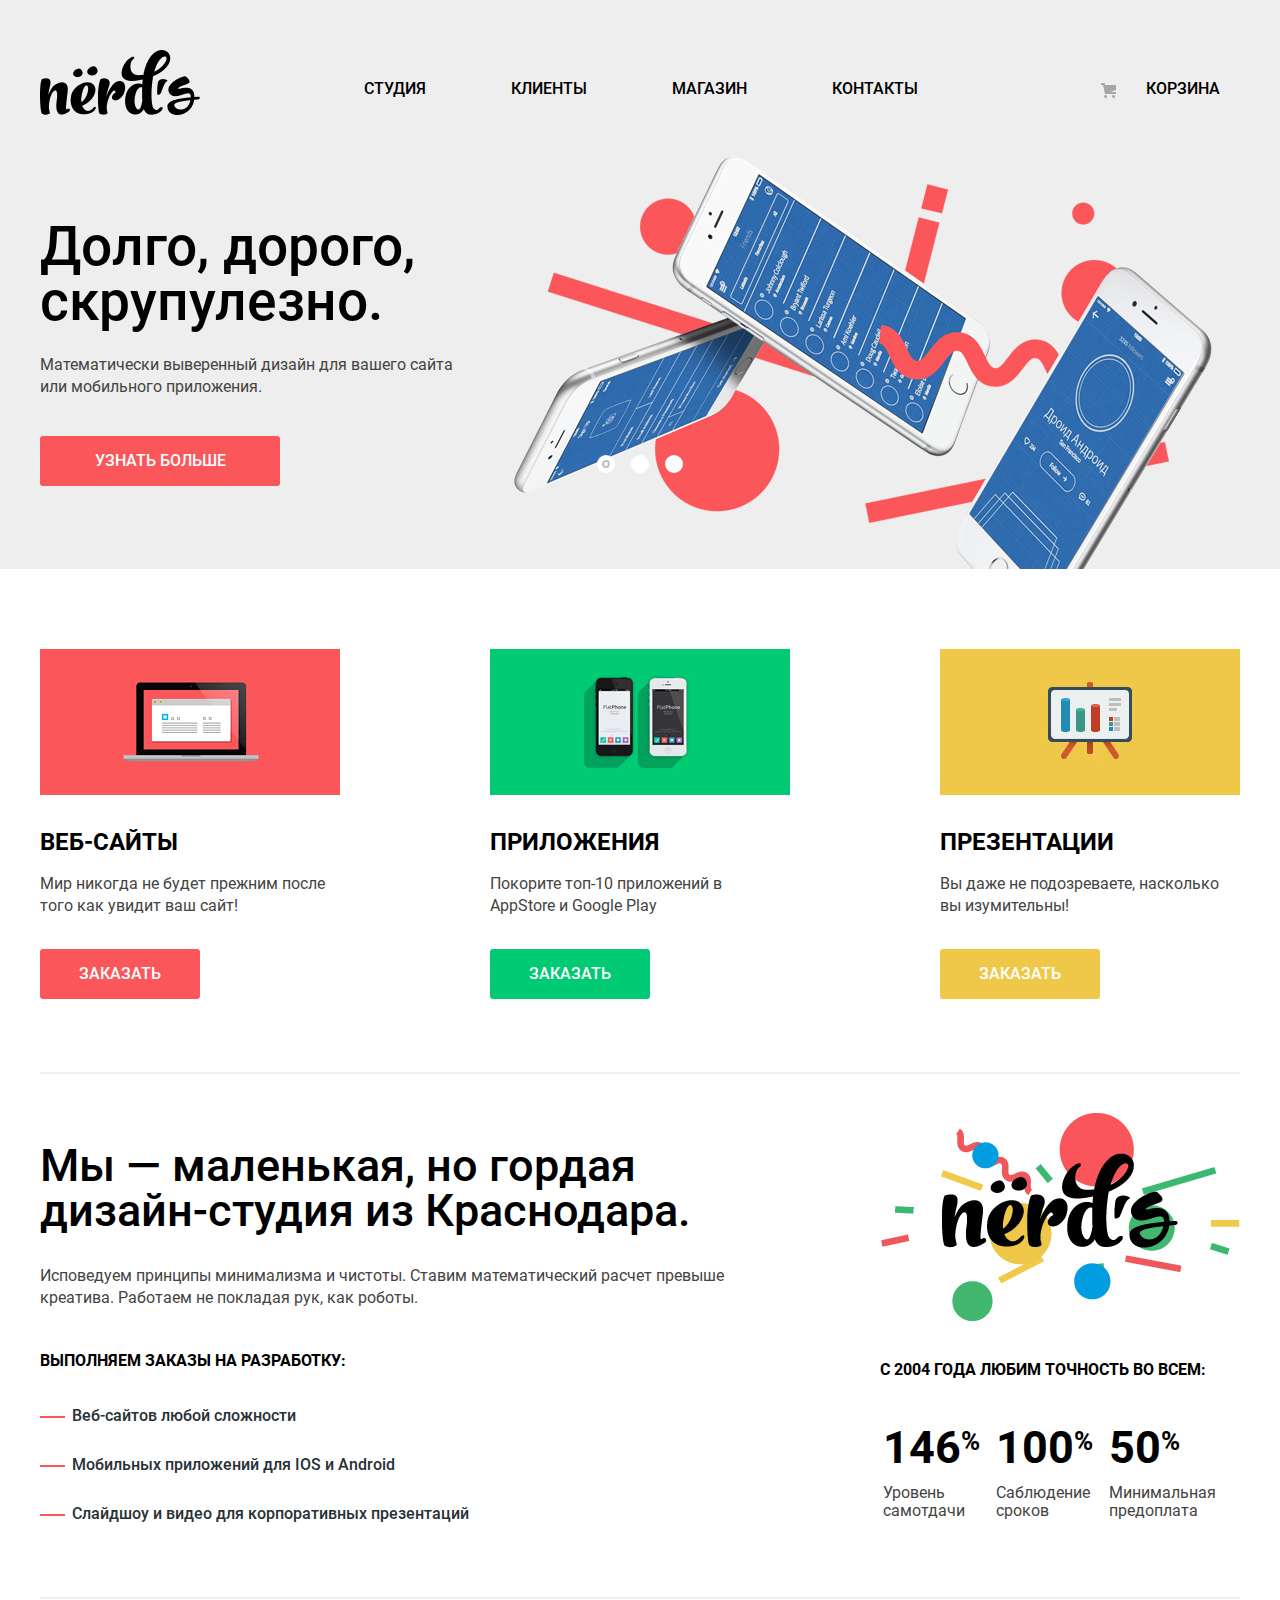
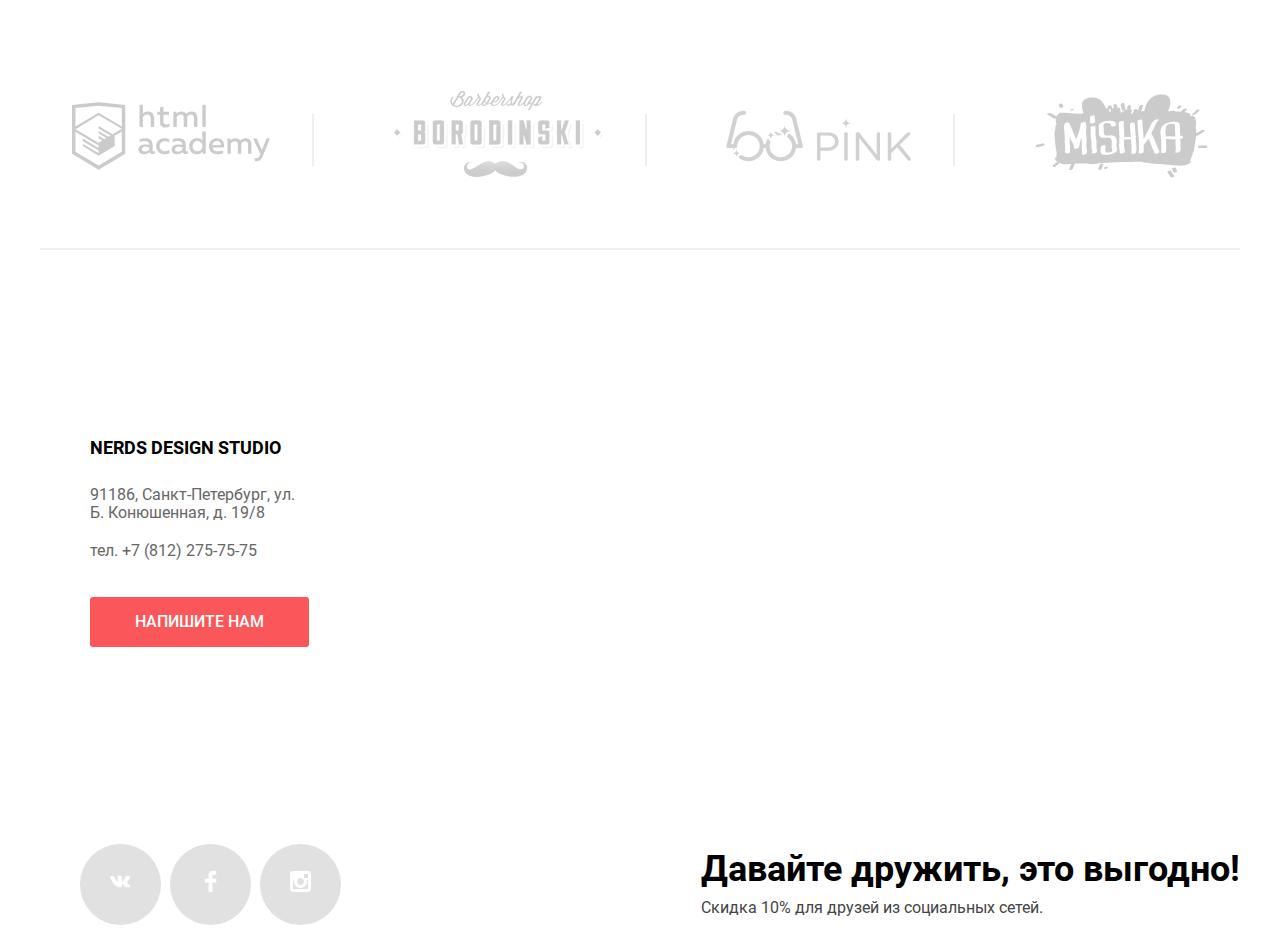
==== index.html @ 30eb6174 "Update index.html" ====
<!DOCTYPE html>
<html class="page" lang="ru">

<head>
    <meta charset="UTF-8">
    <meta name="viewport" content="width=device-width, initial-scale=1.0">
    <title>HTML Academy: Нёрдс</title>
    <link href="css/normalize.css" rel="stylesheet">
    <link href="css/style.css" rel="stylesheet">
</head>

<body class="page-body">
    <header class="main-header">
        <div class="wrapper">
            <nav class="main-header-nav">
                <a class="main-header-logo" href="./index.html">
                    <img src="img/index-nerds-logo.png" width="160" height="66" alt="Nerds">
                </a>

                <ul class="site-navigation">
                    <li class="site-navigation-item">
                        <a href="#">Студия</a>
                    </li>
                    <li class="site-navigation-item">
                        <a href="#">Клиенты</a>
                    </li>
                    <li class="site-navigation-item">
                        <a href="./catalog.html">Магазин</a>
                    </li>
                    <li class="site-navigation-item">
                        <a href="#">Контакты</a>
                    </li>
                </ul>

                <div class="basket">
                    <a class="basket-link" href="#">Корзина</a>
                </div>

            </nav>
        </div>
    </header>
    <main class="main-content">
        <h1 class="visually-hidden">Интернет магазин «Nerds»</h1>

        <div class="main-content-top">
            <div class="wrapper">
                <section class="hero">
                    <div class="slider-item slider-item-one slider-item-active">
                        <div class="slider-info ">
                            <span class="slider-heading">Долго, дорого,<br>
                                скрупулезно.</span>
                            <p class="text slider-slogan">Математически выверенный дизайн для вашего сайта или
                                мобильного приложения.</p>
                            <a class="button button-large" href="#">Узнать больше</a>
                        </div>
                        <div class="slider-logo">
                            <img class="slider-img" src="img/index-nerds-slide1.png" width="760" height="431"
                                alt="nerds-slide">
                        </div>

                    </div>

                    <div class="slider-item slider-item-two">
                        <div class="slider-info ">
                            <span class="slider-heading heading-two">Любим математику как никто другой</span>
                            <p class="text slider-slogan">Никакого креатива, только математические формулы для расчета
                                идеальных пропорций.</p>
                            <a class="button button-large" href="#">Узнать больше</a>

                        </div>
                        <div class="slider-logo">
                            <img class="slider-img" src="img/index-nerds-slide2.png" width="760" height="431"
                                alt="nerds-slide">
                        </div>
                    </div>

                    <div class="slider-item slider-item-three">
                        <div class="slider-info ">
                            <span class="slider-heading">Только ночь,<br>
                                только хардкор</span>
                            <p class="text slider-slogan">Работать днем, как все? Мы против этого. Ближе к полуночи
                                работа
                                только начинается.</p>
                            <a class="button button-large" href="#">Узнать больше</a>


                        </div>
                        <div class="slider-logo">
                            <img class="slider-img" src="img/index-nerds-slide3.png" width="760" height="431"
                                alt="nerds-slide">
                        </div>
                    </div>


                    <div class="slider-controls">
                        <button class="slider-controls-button slider-controls-active slider-controls-one"
                            type="button">Первый
                            слайд</button>
                        <button class="slider-controls-button slider-controls-two" type="button">Второй слайд</button>
                        <button class="slider-controls-button slider-controls-three" type="button">Третий слайд</button>
                    </div>
                </section>
            </div>
        </div>

        <div class="wrapper">
            <section class="services">
                <h2 class="visually-hidden">Услуги</h2>
                <div class="services-content">
                    <div class="services-item">
                        <img class="services-img" src="img/index-illustration-1.jpg" width="300" height="146"
                            alt="Веб-сайты">
                        <h3 class="services-heading">Веб-сайты</h3>
                        <p class="text services-slogan">Мир никогда не будет прежним после того как увидит ваш сайт!</p>
                        <button class="button button-red" type="button">Заказать</button>
                    </div>

                    <div class="services-item">
                        <img class="services-img" src="img/index-illustration-2.jpg" width="300" height="146"
                            alt="Приложения">
                        <h3 class="services-heading">Приложения</h3>
                        <p class="text services-slogan">Покорите топ-10 приложений в AppStore и Google Play</p>
                        <button class="button button-green" type="button">Заказать</button>
                    </div>

                    <div class="services-item">
                        <img class="services-img" src="img/index-illustration-3.jpg" width="300" height="146"
                            alt="Презентации">
                        <h3 class="services-heading">Презентации</h3>
                        <p class="text services-slogan">Вы даже не подозреваете, насколько вы изумительны!</p>
                        <button class="button button-yellow" type="button">Заказать</button>
                    </div>
                </div>
            </section>

            <section class="about">
                <div class="about-text">
                    <h2 class="about-main-heading">Мы — маленькая, но гордая дизайн-студия из Краснодара.</h2>
                    <p class="text about-slogan">Исповедуем принципы минимализма и чистоты. Ставим математический расчет
                        превыше
                        креатива. Работаем не покладая рук, как роботы.</p>
                    <h3 class="about-subtitle">Выполняем заказы на разработку:</h3>
                    <ul class="about-list">
                        <li class="about-list-item">Веб-сайтов любой сложности</li>
                        <li class="about-list-item">Мобильных приложений для IOS и Android</li>
                        <li class="about-list-item">Слайдшоу и видео для корпоративных презентаций</li>
                    </ul>
                </div>

                <div class="image">
                    <img class="about-img" src="img/index-nerds-illustration-logo.png" width="360" height="208"
                        alt="nerds-illustration">

                    <h3 class="about-subtitle">C 2004 года Любим точность во всем:</h3>
                    <table class="about-table">
                        <tr>
                            <td class="about-table-interest">146<sup>%</sup></td>
                            <td class="about-table-interest">100<sup>%</sup></td>
                            <td class="about-table-interest">50<sup>%</sup></td>
                        </tr>
                        <tr>
                            <td class="about-table-text">Уровень самотдачи</td>
                            <td class="about-table-text">Саблюдение сроков</td>
                            <td class="about-table-text">Минимальная предоплата</td>
                        </tr>
                    </table>
                </div>
            </section>

            <section class="companies">
                <h2 class="visually-hidden">Наши клиенты</h2>

                <div class="companies-content">
                    <ul class="companies-site">
                        <li class="companies-site-item">
                            <a href="https://htmlacademy.ru/intensive/htmlcss" class="companies-site-link">
                                <img class="companies-img" src="img/index-htmlacademy-logo.svg" width="198" height="68"
                                    alt="html-academy">
                            </a>
                        </li>
                        <li class="companies-site-item">
                            <a href="#" class="companies-site-link">
                                <img class="companies-img" src="img/index-borodinski-logo.svg" width="209" height="90"
                                    alt="borodinsky">
                            </a>
                        </li>
                        <li class="companies-site-item">
                            <a href="#" class="companies-site-link">
                                <img class="companies-img" src="img/index-pink-logo.svg" width="185" height="52"
                                    alt="pink">
                            </a>
                        </li>
                        <li class="companies-site-item">
                            <a href="#" class="companies-site-link">
                                <img class="companies-img" src="img/index-mishka-logo.svg" width="173" height="84"
                                    alt="mishka">
                            </a>
                        </li>
                    </ul>
                </div>
            </section>
        </div>
    </main>

    <footer class="footer">

        <div class="map">
            <div class="address-map">
                <iframe
                    src="https://www.google.com/maps/embed?pb=!1m16!1m12!1m3!1d1998.6037872533216!2d30.32085871600612!3d59.93871648187625!2m3!1f0!2f0!3f0!3m2!1i1024!2i768!4f13.1!2m1!1zMTkxMTg2LCDQodCw0L3QutGCLdCf0LXRgtC10YDQsdGD0YDQsywg4oCp0YPQuy4g0JEuINCa0L7QvdGO0YjQtdC90L3QsNGPLCDQtC4gMTkvOOKAqeKAqdGC0LXQuy4gKzcgKDgxMikgMjc1LTc1LTc1!5e0!3m2!1sru!2sru!4v1602224122558!5m2!1sru!2sru"
                    width="100%" height="416" frameborder="0" style="border:0;" allowfullscreen="" aria-hidden="false"
                    tabindex="0"></iframe>
            </div>

            <div class="wrapper map-wrapper">

                <div class="map-form">
                    <div class="map-form-wp">
                        <h3 class="map-form-heading">Nerds design studio</h3>
                        <span class="map-form-address">91186, Санкт-Петербург, ул. Б. Конюшенная, д. 19/8</span>
                        <a href="tel:78122757575" class="map-form-phone">тел. +7 (812) 275-75-75</a>
                        <button class="button map-form-button" type="button">Напишите нам</button>
                    </div>
                </div>
            </div>
        </div>

        <div class="wrapper">
            <div class="footer-bottom">
                <ul class="social">
                    <li class="social-item">
                        <a class="social-item-link" href="#">
                            <img src="img/footer-vk-icon.svg" width="21" height="21" alt="vk">
                        </a>
                    </li>
                    <li class="social-item">
                        <a class="social-item-link" href="#">
                            <img src="img/footer-fb-icon.svg" width="21" height="21" alt="facebook">
                        </a>
                    </li>
                    <li class="social-item">
                        <a class="social-item-link" href="#">
                            <img src="img/footer-inst-icon.svg" width="21" height="21" alt="instagram">
                        </a>
                    </li>
                </ul>

                <div class="footer-text">
                    <p class="main-footer-heading">Давайте дружить, это выгодно!</p>
                    <p class="text main-footer-offer">Скидка 10% для друзей из социальных сетей.</p>
                </div>
            </div>
        </div>

    </footer>


    <section class="modal">

        <form class="modal-form" action="https://echo.htmlacademy.ru/">
            <div class="modal-title">
                <h2 class="modal-heading">Напишите нам</h2>
                <button class="modal-close" type="button"></button>
            </div>
            <div class="modal-user">
                <label class="modal-comment">Ваше имя:
                    <input class="text-input" type="text" name="login" required placeholder="Имя Фамилия">
                </label>

                <label class="modal-comment">Ваш e-mail:
                    <input class="text-input" type="text" name="email" required placeholder="email@example.com">
                </label>
            </div>

            <label class="modal-comment"> Текст письма:
                <textarea class="text-comment" required placeholder="В свободной форме"></textarea>
            </label>

            <button class="button modal-button" type="submit">Отправить</button>
        </form>

        <script src="js/script.js"></script>
    </section>
</body>
 
</html>
---- css/style.css ----
:root {
    --color-grey-10: #EEEEEE;
    --сolor-grey-15: #DFDFDF;
    --color-grey-20: #E1E1E1;
    --color-grey-25: #D5D5D5;
    --color-grey-27: #D7DCDF;
    --color-grey-30: #A6A6A6;
    --color-grey-31: #ABABAB;
    --color-grey-33: #959595;
    --сolor-black-10: #000000;
    --color-black-11: #231F20;
    --color-black-15: #444444;
    --color-black-16: #4D4D4D;
    --color-black-17: #666666;
    --color-black-20: #283136;
    --color-white: #FFFFFF;
    --color-red-10: #FB565A;
    --color-red-15: #E74246;
    --color-red-20: #D7373B;
    --color-green: #00CA74;
    --color-green-5: #00BC6C;
    --color-green-10: #00AA62;
    --color-yellow: #EFC849;
    --color-yellow-5: #EAB534;
    --color-yellow-10: #E5A722;
}

@font-face {
    font-family: 'Roboto';
    src: url('../fonts/roboto.woff2') format('woff2'), url('../fonts/roboto.woff') format('woff');
    font-weight: 400;
}

@font-face {
    font-family: 'Roboto';
    src: url('../fonts/robotomedium.woff2') format('woff2'), url('../fonts/robotomedium.woff') format('woff');
    font-weight: 500;
}

@font-face {
    font-family: 'Roboto';
    src: url('../fonts/robotobold.woff2') format('woff2'), url('../fonts/robotobold.woff') format('woff');
    font-weight: 700;
}

body {
    min-width: 1200px;
    margin: 0;
    padding: 0;
    font-family: 'Roboto', Arial, sans-serif;
    font-weight: 500;
    font-size: 16px;
    line-height: 24px;
    color: var(--color-black-20);
    background-color: var(--color-white);
}

.page {
    height: 100%;
}

.page-body {
    min-height: 100%;
    display: grid;
    grid-template-rows: min-content 1fr min-content;
    align-content: start;
}

.wrapper {
    width: 1200px;
    margin: 0 auto;
}

a {
    text-decoration: none;
}

.img {
    max-width: 100%;
    height: auto;
}

/* slider-content */

.slider-controls {
    position: absolute;
    bottom: 96px;
    left: 50%;
    transform: translateX(-50%);
}

.slider-controls-button {
    width: 18px;
    height: 18px;
    border-radius: 50%;
    background-color: var(--color-white);
    font-size: 0;
    border: 0;
    margin: 0 6px;
    cursor: pointer;
}

.slider-controls-active {
    position: relative;
}

.slider-controls-active::before {
    content: "";
    position: absolute;
    width: 8px;
    height: 8px;
    border: 2px solid #C1C1C1;
    box-sizing: border-box;
    border-radius: 50%;
    top: 5px;
    left: 5px;
}

/* Main navigation */

.main-content-top {
    width: 100%;
    background-color: var(--color-grey-10);
}

.main-header {
    background-color: var(--color-grey-10);
    padding-top: 49px;
}

.main-header-nav {
    text-transform: uppercase;
    display: flex;
    justify-content: space-between;
}

.site-navigation {
    font-size: 16px;
    line-height: 30px;
    margin: 0;
    padding: 0;
    list-style: none;
    color: var(--сolor-black-10);
    display: flex;
    flex-wrap: wrap;
    align-items: center;
}

.basket {
    display: flex;
    align-items: center;
}

.basket-link {
    position: relative;
    ;
}

.basket-link::before {
    content: "";
    width: 15px;
    height: 15px;
    background-image: url(../img/index-basket-icon.svg);
    background-repeat: no-repeat;
    background-position: 0 0;
    left: -25px;
    top: 34px;
    position: absolute;
    background-size: contain;
}

.site-navigation a, .basket-link {
    font-weight: 500;
    line-height: 30px;
    color: var(--сolor-black-10);
    display: block;
    padding: 25px 20px;
}

.site-navigation a:hover {
    color: var(--color-red-10);
}

.site-navigation a:active {
    color: var(--сolor-black-10);
}

.site-navigation-item {
    margin-right: 45px;
}

.basket-link:hover {
    color: var(--color-red-10);
}

.basket:active {
    opacity: 0.3;
}

.main-header-logo:active {
    opacity: 0.2;
}

/*button*/

.button {
    display: inline-flex;
    align-items: center;
    justify-content: center;
    color: var(--color-white);
    background-color: var(--color-red-10);
    font-weight: 500;
    height: 50px;
    min-width: 160px;
    text-transform: uppercase;
    border-radius: 3px;
    border: 0;
}

.button.button-large {
    min-width: 240px;
}

.button.button-green {
    background-color: var(--color-green);
}

.button.button-yellow {
    background-color: var(--color-yellow);
}

.button.map-form-button {
    min-width: 219px;
    cursor: pointer;
}

.button:active {
    background-color: var(--color-red-20);
    color: rgba(255, 255, 255, 0.3)
}

.button:hover {
    background-color: var(--color-red-15);
}

.button.button-green:hover {
    background-color: var(--color-green-5);
    border-radius: 3px;
}

.button.button-green:active {
    background-color: var(--color-green-10);
    box-shadow: inset 0px 3px 0px rgba(0, 1, 1, 0.1);
    border-radius: 3px;
}

.button.button-yellow:hover {
    background-color: var(--color-yellow-5);
    border-radius: 3px;
}

.button.button-yellow:active {
    background-color: var(--color-yellow-10);
    box-shadow: inset 0px 3px 0px rgba(0, 1, 1, 0.1);
    border-radius: 3px;
}

/*heading*/

.slider-heading {
    font-size: 55px;
    font-weight: 500;
    line-height: 55px;
    font-style: normal;
    color: var(--сolor-black-10);
    display: block;
    padding: 0;
    margin: 0;
    padding-bottom: 25px;
    display: block;
}

.services-heading {
    font-size: 24px;
    font-weight: 700;
    line-height: 30px;
    font-style: normal;
    text-transform: uppercase;
    color: var(--сolor-black-10);
    margin: 0;
    padding: 0;
    padding-top: 25px;
    padding-bottom: 16px;
}

.about-main-heading {
    font-size: 45px;
    font-weight: 500;
    line-height: 45px;
    font-style: normal;
    color: var(--сolor-black-10);
    display: block;
    padding: 0;
    margin: 0;
}

.about-subtitle {
    font-size: 16px;
    font-weight: 700;
    line-height: 24px;
    font-style: normal;
    text-transform: uppercase;
    color: var(--сolor-black-10);
    display: block;
    padding: 0;
    margin: 0;
    margin-bottom: 31px;
}

.map-form-heading {
    font-size: 18px;
    font-weight: 700;
    line-height: 30px;
    font-style: normal;
    text-transform: uppercase;
    color: var(--сolor-black-10);
    margin: 0;
    padding: 0;
    padding-bottom: 23px;
}

.main-footer-heading {
    font-size: 36px;
    font-weight: 700;
    line-height: 36px;
    font-style: normal;
    color: var(--сolor-black-10);
    display: block;
    padding: 0;
    margin: 0;
    padding-bottom: 10px;
}

.visually-hidden {
    position: absolute;
    clip: rect(0 0 0 0);
    width: 1px;
    height: 1px;
    margin: -1px;
}

.heading-two {
    display: block;
    width: 515px;
}

/*text*/

.text {
    font-size: 16px;
    font-weight: 400;
    line-height: 22px;
    font-style: normal;
    color: var(--color-black-15);
    padding: 0;
    margin: 0;
}

.slider-slogan {
    margin-bottom: 38px;
}

.about-slogan {
    padding: 0;
    margin: 0;
    padding-bottom: 40px;
    padding-top: 32px;
}

/*table*/

.about-table-interest {
    font-size: 45px;
    font-weight: 700;
    line-height: 64px;
    font-style: normal;
    color: var(--сolor-black-10);
}

.about-table-text {
    font-size: 16px;
    font-weight: 400;
    line-height: 18px;
    font-style: normal;
    color: var(--color-black-15);
}

.about-table-interest {
    font-size: 45px;
    font-weight: 700;
    line-height: 64px;
    font-style: normal;
    color: var(--сolor-black-10);
}

sup {
    font-size: 26px;
    font-weight: 700;
    line-height: 40px;
    font-style: normal;
}

.about-img {
    display: block;
    padding: 0;
    margin: 0;
    margin-bottom: 37px;
}

.about-table {
    padding: 0;
    margin: 0;
    margin-bottom: 74px;
}

/*services*/

.services {
    margin-bottom: 39px;
}

.services-content {
    display: flex;
    justify-content: space-between;
    align-items: center;
    margin-top: 80px;
    padding-bottom: 73px;
    border-bottom: solid 2px var(--color-grey-10);
}

.services-item {
    width: 300px;
}

.services-slogan {
    padding-bottom: 32px;
}

/*companies*/

.companies {
    margin-bottom: 80px;
    border-bottom: solid 2px var(--color-grey-10);
}

.companies-site {
    display: flex;
    justify-content: space-between;
    align-items: center;
    list-style: none;
    padding-top: 46px;
    padding-bottom: 44px;
    padding-right: 32px;
    padding-left: 32px;
    position: relative;
}

.companies-site-item {
    position: relative;
}

.companies-site-item::after {
    content: "";
    position: absolute;
    width: 2px;
    height: 52px;
    background-color: var(--color-grey-10);
    right: -44px;
    top: 50%;
    margin-top: -26px;
}

.companies-site-item:last-child::after {
    display: none;
}

.companies-site-link {
    opacity: 0.2;
}

.companies-site-link:hover {
    opacity: 1;
}

.companies-site-link:active {
    opacity: 0.1;
}

/*footer*/

.social {
    display: flex;
    flex-wrap: wrap;
    list-style: none;
    cursor: pointer;
}

.social-item {
    display: flex;
    flex-direction: row;
    justify-content: center;
    align-items: center;
    width: 81px;
    height: 81px;
    background-color: var(--color-grey-20);
    border-radius: 50%;
    margin-right: 9px;
}

.social-item-link {
   padding: 30px;
}

.social-item:hover {
    color: var(--color-white);
    background-color: var(--color-red-15);
}

.social-item:active {
    color: var(--color-white);
    background-color: var(--color-red-20);
}

.footer-bottom {
    display: flex;
    flex-direction: row;
    justify-content: space-between;
    align-items: center;
    margin-top: 75px;
}

.map {
    position: relative;
}

.map-form {
    display: flex;
    flex-wrap: wrap;
    align-items: flex-start;
    justify-content: space-between;
    align-items: center;
    width: 319px;
    height: 308px;
    background-color: var(--color-white);
    margin-top: 54px;
}

.map-form-wp {
    padding: 49px 76px 47px 50px;
}

.map-wrapper {
    position: absolute;
    left: 0;
    right: 0;
    top: 0;
    bottom: 0;
}

.about {
    display: flex;
    flex-direction: row;
    justify-content: space-between;
    align-items: center;
    margin: 0;
    padding: 0;
    list-style: none;
    margin-bottom: 46px;
    border-bottom: solid 2px var(--color-grey-10);
}

.about-text {
    margin-right: 149px;
}

.slider-item {
    display: none;
    flex-direction: row;
    justify-content: space-between;
    align-items: center;
    margin: 0;
    padding: 0;
    list-style: none;
}

.map-form-address {
    font-style: normal;
    font-weight: normal;
    font-size: 16px;
    line-height: 18px;
    color: var(--color-black-17);
    margin: 0;
    display: block;
    padding-bottom: 20px;
}

.map-form-phone {
    font-style: normal;
    font-weight: normal;
    font-size: 16px;
    line-height: 18px;
    color: var(--color-black-17);
    margin: 0;
    padding: 0;
    padding-bottom: 37px;
    display: block;
}

.about-list {
    padding: 0;
}

.about-list-item {
    list-style: none;
    position: relative;
    padding-left: 32px;
    padding-bottom: 25px;
}

.about-list-item::before {
    content: "";
    background-color: var(--color-red-10);
    width: 25px;
    height: 2px;
    position: absolute;
    left: 0;
    top: 12px;
}

/* CATALOG.HTML */

.catalog-grid {
    display: flex;
    justify-content: space-between;
    flex-wrap: wrap
}

/* button */

.filter-button {
    font-size: 16px;
    line-height: 18px;
    font-weight: 500;
    font-style: normal;
    color: var(--сolor-black-10);
    background-color: var(--color-grey-10);
    border-radius: 3px;
    width: 260px;
    height: 50px;
    cursor: pointer
}

.filter-button:hover {
    background-color: var(--сolor-grey-15);
}

.filter-button:active {
    color: var(--color-grey-33);
    background-color: var(--color-grey-25);
    box-shadow: inset 0px 3px 0px rgba(0, 1, 1, 0.1);
    border-radius: 3px;
}

.button-price:hover {
    background-color: var(--color-red-15);
    border-radius: 3px;
}

.button-price:active {
    background-color: var(--color-red-20);
    box-shadow: inset 0px 3px 0px rgba(0, 1, 1, 0.1);
    border-radius: 3px;
}

/**/

.catalog-sort {
    display: flex;
    justify-content: space-between;
}

.catalog-sort-heading {
    font-size: 18px;
    line-height: 30px;
    font-weight: 700;
    font-style: normal;
    text-transform: uppercase;
    margin: 0;
    padding: 0;
    margin-bottom: 48px;
}

.catalog-filter-sort {
    font-size: 14px;
    line-height: 18px;
    font-weight: 400;
    font-style: normal;
    display: flex;
    list-style: none;
    margin: 25px;
    text-transform: uppercase;
    color: var(--сolor-black-10);
    margin: 0;
    padding: 0;
    margin-left: 270px;
}

.catalog-filter-sort-item {
    margin-right: 25px;
}

.catalog-filter-sort a {
    color: var(--сolor-black-10);
    opacity: 0.3;
}

.catalog-filter-sort-item a:hover {
    opacity: 0.6;
}

.catalog-filter-sort-item a:active {
    color: var(--сolor-black-10);
}

/**/

.catalog-item-header {
    display: flex;
    align-items: center;
    width: 360px;
    height: 40px;
    background-color: var(--color-black-16);
    border-radius: 5px 5px 0 0;
    opacity: 0.12;
}

.catalog-item:hover .catalog-item-header {
    opacity: 1;
}

.catalog-item-dot {
    width: 14px;
    height: 14px;
    border-radius: 50%;
    background: var(--color-grey-10);
    position: relative;
    margin-left: 39px;
}

.catalog-item-dot::before {
    content: "";
    width: 14px;
    height: 14px;
    border-radius: 50%;
    background-color: var(--color-grey-10);
    position: absolute;
    left: -23px;
}

.catalog-item-dot::after {
    content: "";
    width: 14px;
    height: 14px;
    border-radius: 50%;
    background-color: var(--color-grey-10);
    position: absolute;
    right: -23px;
}

/*pagination*/

.pagination {
    display: inline-flex;
    align-items: center;
    justify-content: center;
    list-style: none;
    margin: 0;
    padding: 0;
    margin-bottom: 60px;
    margin-top: 55px;
}

.pagination-item {
    font-size: 16px;
    line-height: 18px;
    font-weight: 500;
    font-style: normal;
    width: 50px;
    height: 50px;
    background-color: var(--color-grey-10);
    border-radius: 3px;
    margin: 11px;
    color: var(--сolor-black-10);
    display: inline-flex;
    align-items: center;
    justify-content: center;
    margin: 0;
    padding: 0;
    margin-right: 11px;
}

.pagination-item:hover {
    background-color: var(--сolor-grey-15);
}

.pagination-item:active {
    color: var(--color-grey-33);
    background-color: var(--color-grey-25);
    box-shadow: inset 0px 3px 0px rgba(0, 1, 1, 0.1);
    border-radius: 3px;
}


.pagination-link {
    width: 100%;
    height: 100%;
    display: flex;
    align-items: center;
    justify-content: center;
    color: var(--сolor-black-10);
}

.pagination-link:active {
    color: var(--color-grey-33);
}

.pagination-active {
    
    background-color: var(--color-white);
    border: solid 3px var(--color-grey-10);
    box-sizing: border-box;
    margin: 0;
    margin-right: 11px;
}

.pagination-next {
    min-width: 260px;
    text-transform: uppercase;
}

/**/

.hero {
    background-color: var(--color-grey-10);
    display: flex;
    align-items: center;
    justify-content: center;
    position: relative;
    border-radius: 5px;
    padding-top: 9px;
    margin-bottom: 80px;
}

.slider-info {
    padding-top: 78px;
    padding-bottom: 80px;
}

.slider-item-active {
    display: flex;
}

.slider {
    width: 260px;
    height: 80px;
    background-color: var(--color-grey-10);
    border-radius: 3px;
    display: flex;
    align-items: center;
    justify-content: center;
    margin-top: 35px;
    margin-bottom: 14px;
}

.slider-img {
    display: block;
}

.slider-strip {
    width: 203px;
    height: 2px;
    background-color: var(--color-grey-27);
    position: relative;
}

.slider-active-strip {
    position: absolute;
    left: 0;
    right: 67px;
    height: 2px;
    width: 138px;
    background-color: var(--color-green);
}

.slider-toggle {
    width: 20px;
    height: 20px;
    border-radius: 50%;
    background-color: var(--color-white);
    box-shadow: 0px 2px 1px rgba(0, 0, 0, 0.15);
    margin-top: -9px;
}

.toggle-one {
    position: absolute;
    left: -15px;
}

.toggle-two {
    position: absolute;
    right: 53px;
}

.toggle-dot {
    position: absolute;
    left: 50%;
    top: 50%;
    margin-left: -2px;
    margin-top: -2px;
    width: 4px;
    height: 4px;
    border-radius: 50%;
    background-color: var(--color-grey-30);
}

.price-input {
    width: 80px;
    height: 38px;
    background-color: var(--color-grey-10);
    border-radius: 3px;
    border: 0;
    border-radius: 5px;
    font-size: 16px;
    line-height: 22px;
    text-align: center;
}

.price {
    font-size: 16px;
    line-height: 22px;
    font-weight: 400;
    font-style: normal;
    text-transform: uppercase;
    padding-right: 33px;
}

fieldset {
    border: 0 none;
}

/*filter-grid*/

.filter-price {
    padding: 0;
    padding-bottom: 54px;
}

.filter-grid {
    padding: 0;
    padding-bottom: 46px;
}

.filter-heading {
    font-size: 18px;
    line-height: 30px;
    font-weight: 700;
    font-style: normal;
    color: var(--сolor-black-10);
    text-transform: uppercase;
    padding-bottom: 13px;
}

.info-heading {
    font-size: 18px;
    line-height: 30px;
    font-weight: 700;
    font-style: normal;
    text-transform: uppercase;
    color: var(--сolor-black-10);
    margin: 0;
    padding-bottom: 12px;
    padding-top: 26px;
}

.info-heading:hover {
    color: var(--color-red-10);
}

.info-heading:active {
    color: var(--сolor-black-10);
    opacity: 0.3;
}

.info-text {
    font-size: 16px;
    line-height: 18px;
    color: var(--color-black-17);
    margin: 0;
    padding-bottom: 32px;
    text-align: center;
}

.radio-button {
    display: flex;
    margin-bottom: 15px;
}

.radio-button-input {
    display: none;
}

.radio-button-label {
    display: flex;
    justify-content: center;
    align-items: center;
    padding-left: 36px;
    position: relative;
    margin: 0;
    cursor: pointer;
}

.radio-button-label::after {
    content: "";
    position: absolute;
    background-color: transparent;
    border: 4px solid var(--color-black-16);
    width: 25px;
    height: 25px;
    opacity: 0.4;
    border-radius: 50%;
    box-sizing: border-box;
    left: 0;
    top: 0;
}

.radio-button-label:hover::after {
    opacity: 1;
}

.radio-button-input:checked+.radio-button-label::before {
    content: "";
    width: 9px;
    height: 9px;
    border-radius: 50%;
    background-color: var(--color-black-16);
    position: absolute;
    left: 8px;
    top: 8px;
    opacity: 0.3;
}

.radio-button-input:checked+.radio-button-label:hover::before {
    opacity: 1;
}

.radio-button.disabled {
    opacity: 0.3;
}

/* #region checkbox */

.checkbox-button {
    display: flex;
    margin-bottom: 17px;
    margin: 0;
    padding: 0;
    padding-bottom: 25px;
}

.checkbox-button-input {
    display: none;
}

.checkbox-button-label {
    display: flex;
    justify-content: center;
    align-items: center;
    padding-left: 36px;
    position: relative;
    cursor: pointer;
}

.checkbox-button-label::after {
    content: "";
    position: absolute;
    background-image: url(../img/square.svg);
    left: 8px;
    top: 0px;
    width: 27px;
    height: 23px;
    background-repeat: no-repeat;
    opacity: 0.4;
}

.checkbox-button-label:hover::after {
    opacity: 1;
}

.checkbox-button.disabled {
    opacity: 0.3;
}

.checkbox-button-input:checked+.checkbox-button-label::after {
    background-image: url(../img/checkbox-on.svg);
}

/* #endregion */

/**/

.filter-features {
    display: flex;
    flex-flow: column wrap;
    padding: 0;
}

.wrapperone {
    display: flex;
    flex-wrap: wrap;
}

.catalog {
    display: grid;
    grid-template-columns: 1fr 1fr;
    grid-gap: 31px 41px;
}

.main-content-heading {
    font-size: 55px;
    line-height: 55px;
    font-weight: 500;
    font-style: normal;
    color: var(--сolor-black-10);
    background-color: var(--color-grey-10);
    padding-top: 87px;
    padding-bottom: 108px;
    margin: 0;
    text-align: center;
    margin-bottom: 55px;
}

/**/

.catalog-item {
    position: relative;
}

.catalog-item:nth-child(2n) {
    margin-right: 0;
}

.catalog-item-info {
    position: absolute;
    width: 100%;
    height: 231px;
    background-color: var(--color-grey-10);
    bottom: 0;
    opacity: 0;
    display: flex;
    flex-direction: column;
    align-items: center;
}

.catalog-item:hover .catalog-item-info {
    opacity: 1;
}


.catalog-item:hover {
    box-shadow: 0px 4px 4px rgba(0, 0, 0, 0.25);
    border-radius: 0 0 5px 5px;
    opacity: 1;
}

.catalog-item-img {
    background: #F2F2F2;
    border: 1px solid rgba(0, 0, 0, 0.1);
    box-sizing: border-box;
    border-radius: 0 0 5px 5px;
    display: block;
}
/*sort-direction-container*/

.sort-direction-button {
    border: 0;
    font-size: 0;
    background: transparent;
    width: 29px;
    opacity: 0.1;
    outline: none;
}

.sort-direction-button:hover {
    opacity: 0.2;
    ;
}

.sort-direction-button:active {
    opacity: 1;
}

.up {
    transform: rotate(180deg);
}

/* modal */

.modal {
    position: fixed;
    top: 50%;
    right: 50%;
    margin-top: -295px;
    margin-right: -480px;
    box-shadow: 0 30px 50px rgba(0, 0, 0, 0.7);
    background-position: 0 0;
    background-repeat: repeat;
    background-color: var(--color-white);
    width: 960px;
    height: 590px;
    box-sizing: border-box;
    padding-top: 63px;
    padding-bottom: 84px;
    padding-left: 100px;
    padding-right: 99px;
    display: none;
}

.modal-visible {
    display: block;
}

.modal-title {
    display: flex;
    justify-content: space-between;
    align-items: center;
}

.modal-heading {
    font-size: 45px;
    line-height: 52, 73px;
    font-weight: 700;
    font-style: normal;
}

.modal-close {
    position: relative;
    top: 0;
    right: -34px;
    width: 21px;
    height: 21px;
    background-color: transparent;
    border: 0;
    cursor: pointer;
}

.modal-close::before, .modal-close::after {
    content: "";
    position: absolute;
    top: 9px;
    left: -2px;
    width: 26px;
    height: 3px;
    background-color: var(--color-red-10);
}

.modal-close::before {
    transform: rotate(45deg);
}

.modal-close::after {
    transform: rotate(-45deg);
}

.modal-user {
    display: grid;
    grid-template-columns: 1fr 1fr;
    column-gap: 40px;
    padding-bottom: 34px;
}

.modal-text {
    display: flex;
    flex-direction: column;
}

.modal-comment {
    display: flex;
    flex-direction: column;
}

.text-comment {
    width: 760px;
    padding-top: 16px;
    padding-bottom: 84px;
    padding-left: 16px;
    resize: none;
    border: 2px solid #D7DCDE;
    box-sizing: border-box;
    border-radius: 3px;
}

.modal-button {
    position: absolute;
    width: 259px;
    margin-top: 47px;
}

.text-input {
    padding: 16px 16px 16px 16px;
    background: #FFFFFF;
    border: 2px solid #D7DCDE;
    box-sizing: border-box;
    border-radius: 3px;
}

.text-input:hover {
    border: 2px solid #B4B9BB;
    box-sizing: border-box;
    border-radius: 3px;
}

.text-input:focus {
    border: 2px solid #000000;
    box-sizing: border-box;
    border-radius: 3px;
}

.text-comment:hover {
    border: 2px solid #B4B9BB;
    box-sizing: border-box;
    border-radius: 3px;
}

.text-comment:focus {
    border: 2px solid #000000;
    box-sizing: border-box;
    border-radius: 3px;
}
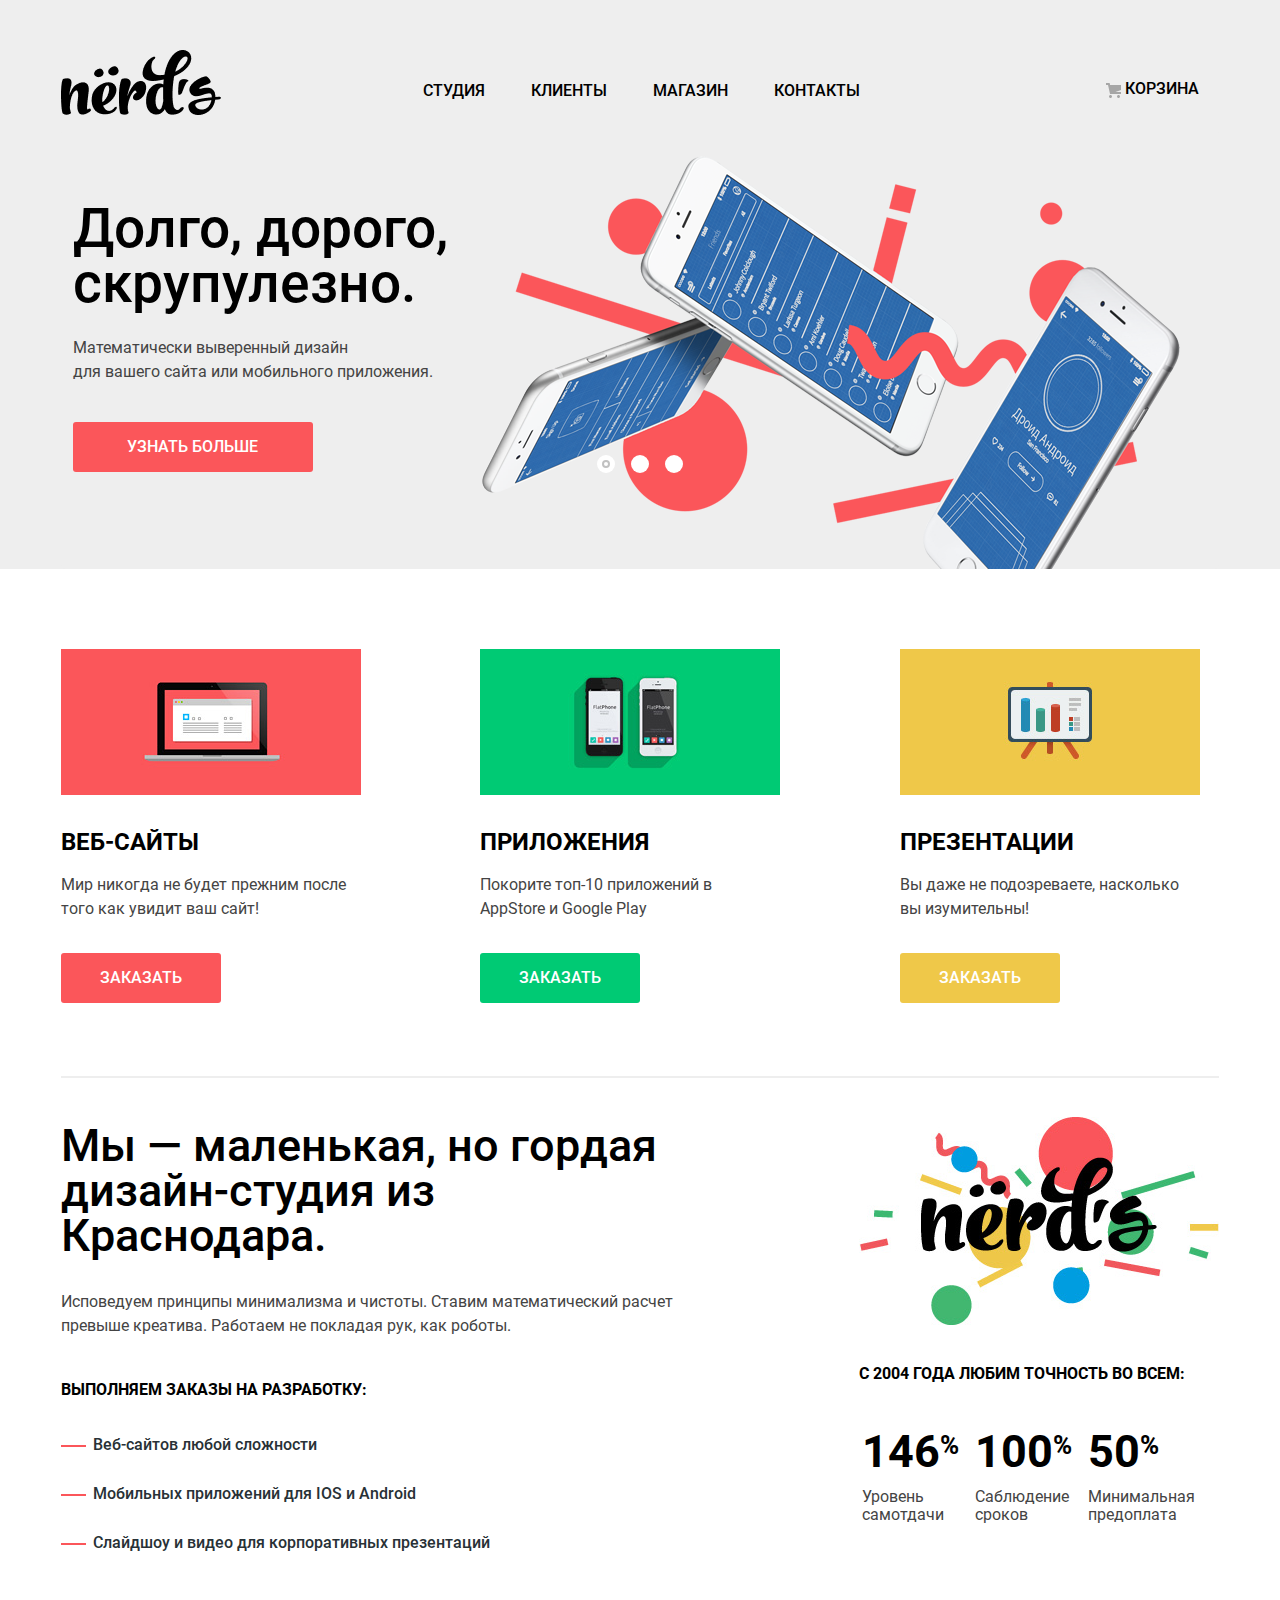
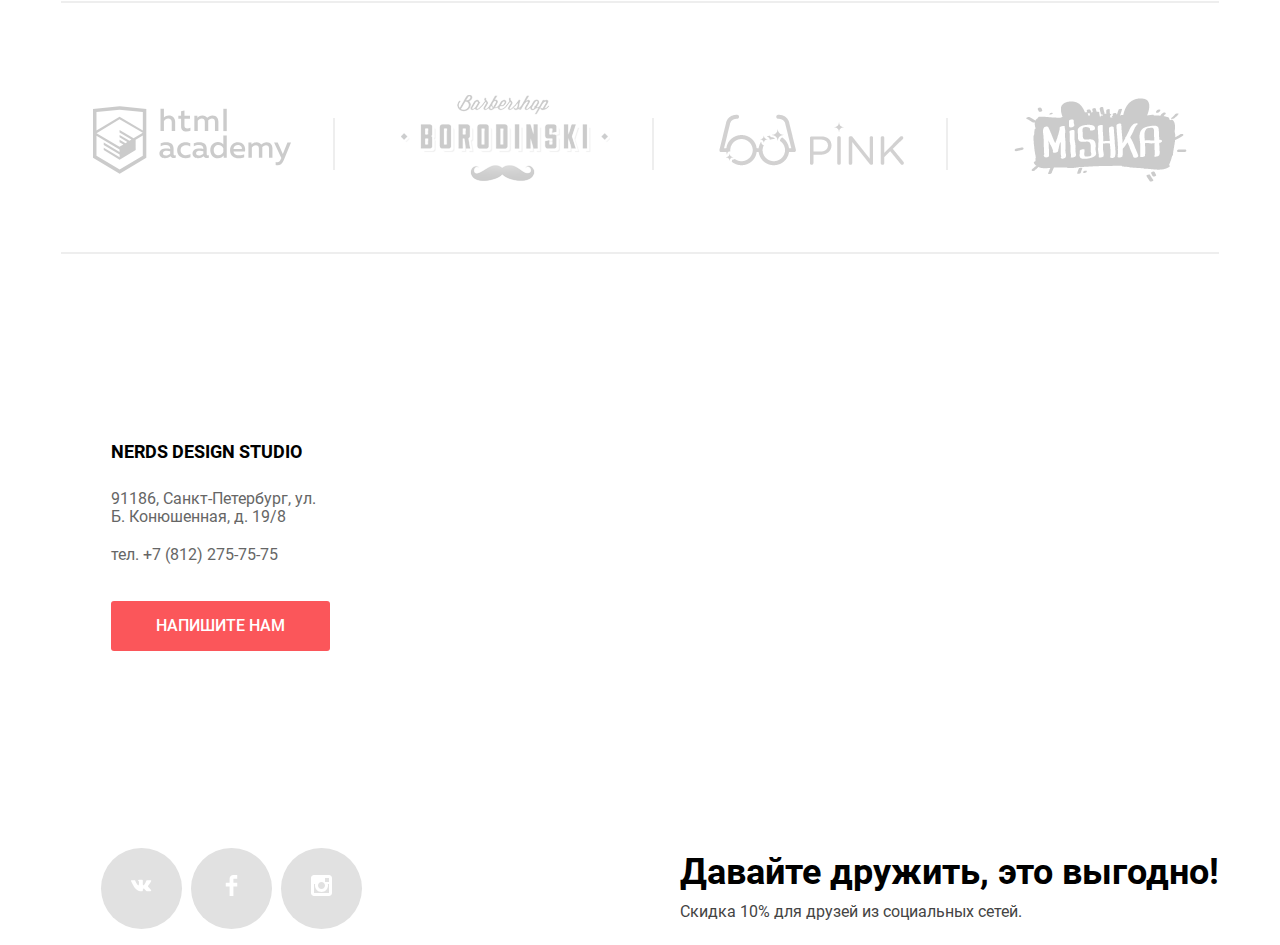
==== commit 7d3ccd73: "Update index.html" ====
--- a/index.html
+++ b/index.html
@@ -49,7 +49,7 @@
                         <div class="slider-info ">
                             <span class="slider-heading">Долго, дорого,<br>
                                 скрупулезно.</span>
-                            <p class="text slider-slogan">Математически выверенный дизайн для вашего сайта или
+                            <p class="text slider-slogan">Математически выверенный дизайн <br> для вашего сайта или
                                 мобильного приложения.</p>
                             <a class="button button-large" href="#">Узнать больше</a>
                         </div>
--- a/css/style.css
+++ b/css/style.css
@@ -67,7 +67,7 @@
 }
 
 .wrapper {
-    width: 1200px;
+    width: 1158px;
     margin: 0 auto;
 }
 
@@ -131,9 +131,8 @@
 .main-header-nav {
     text-transform: uppercase;
     display: flex;
-    justify-content: space-between;
-}
-
+}
+ 
 .site-navigation {
     font-size: 16px;
     line-height: 30px;
@@ -144,16 +143,22 @@
     display: flex;
     flex-wrap: wrap;
     align-items: center;
-}
+
+    margin-bottom: -4px;
+    margin-left: 182px;
+}
+
 
 .basket {
     display: flex;
     align-items: center;
+    margin-left: auto;
 }
 
 .basket-link {
     position: relative;
-    ;
+    
+    padding-right: 0;
 }
 
 .basket-link::before {
@@ -163,10 +168,11 @@
     background-image: url(../img/index-basket-icon.svg);
     background-repeat: no-repeat;
     background-position: 0 0;
-    left: -25px;
+    margin-top: 0;
     top: 34px;
     position: absolute;
     background-size: contain;
+    left: 1px;
 }
 
 .site-navigation a, .basket-link {
@@ -177,6 +183,7 @@
     padding: 25px 20px;
 }
 
+
 .site-navigation a:hover {
     color: var(--color-red-10);
 }
@@ -186,7 +193,7 @@
 }
 
 .site-navigation-item {
-    margin-right: 45px;
+    margin-right: 6px;
 }
 
 .basket-link:hover {
@@ -219,6 +226,7 @@
 
 .button.button-large {
     min-width: 240px;
+    margin-bottom: 8px;
 }
 
 .button.button-green {
@@ -276,7 +284,7 @@
     display: block;
     padding: 0;
     margin: 0;
-    padding-bottom: 25px;
+    margin-bottom: 25px;
     display: block;
 }
 
@@ -359,7 +367,7 @@
 .text {
     font-size: 16px;
     font-weight: 400;
-    line-height: 22px;
+    line-height: 24px;
     font-style: normal;
     color: var(--color-black-15);
     padding: 0;
@@ -368,8 +376,13 @@
 
 .slider-slogan {
     margin-bottom: 38px;
-}
-
+
+}
+
+.slider-logo {
+
+    
+}
 .about-slogan {
     padding: 0;
     margin: 0;
@@ -430,8 +443,9 @@
 }
 
 .services-content {
-    display: flex;
-    justify-content: space-between;
+    display: grid;
+    grid-template-columns: 1fr 1fr 1fr;
+    grid-gap: 100px;
     align-items: center;
     margin-top: 80px;
     padding-bottom: 73px;
@@ -862,10 +876,10 @@
 }
 
 .slider-info {
-    padding-top: 78px;
+    padding-top: 54px;
     padding-bottom: 80px;
-}
-
+
+}
 .slider-item-active {
     display: flex;
 }
@@ -1124,10 +1138,7 @@
     padding: 0;
 }
 
-.wrapperone {
-    display: flex;
-    flex-wrap: wrap;
-}
+
 
 .catalog {
     display: grid;
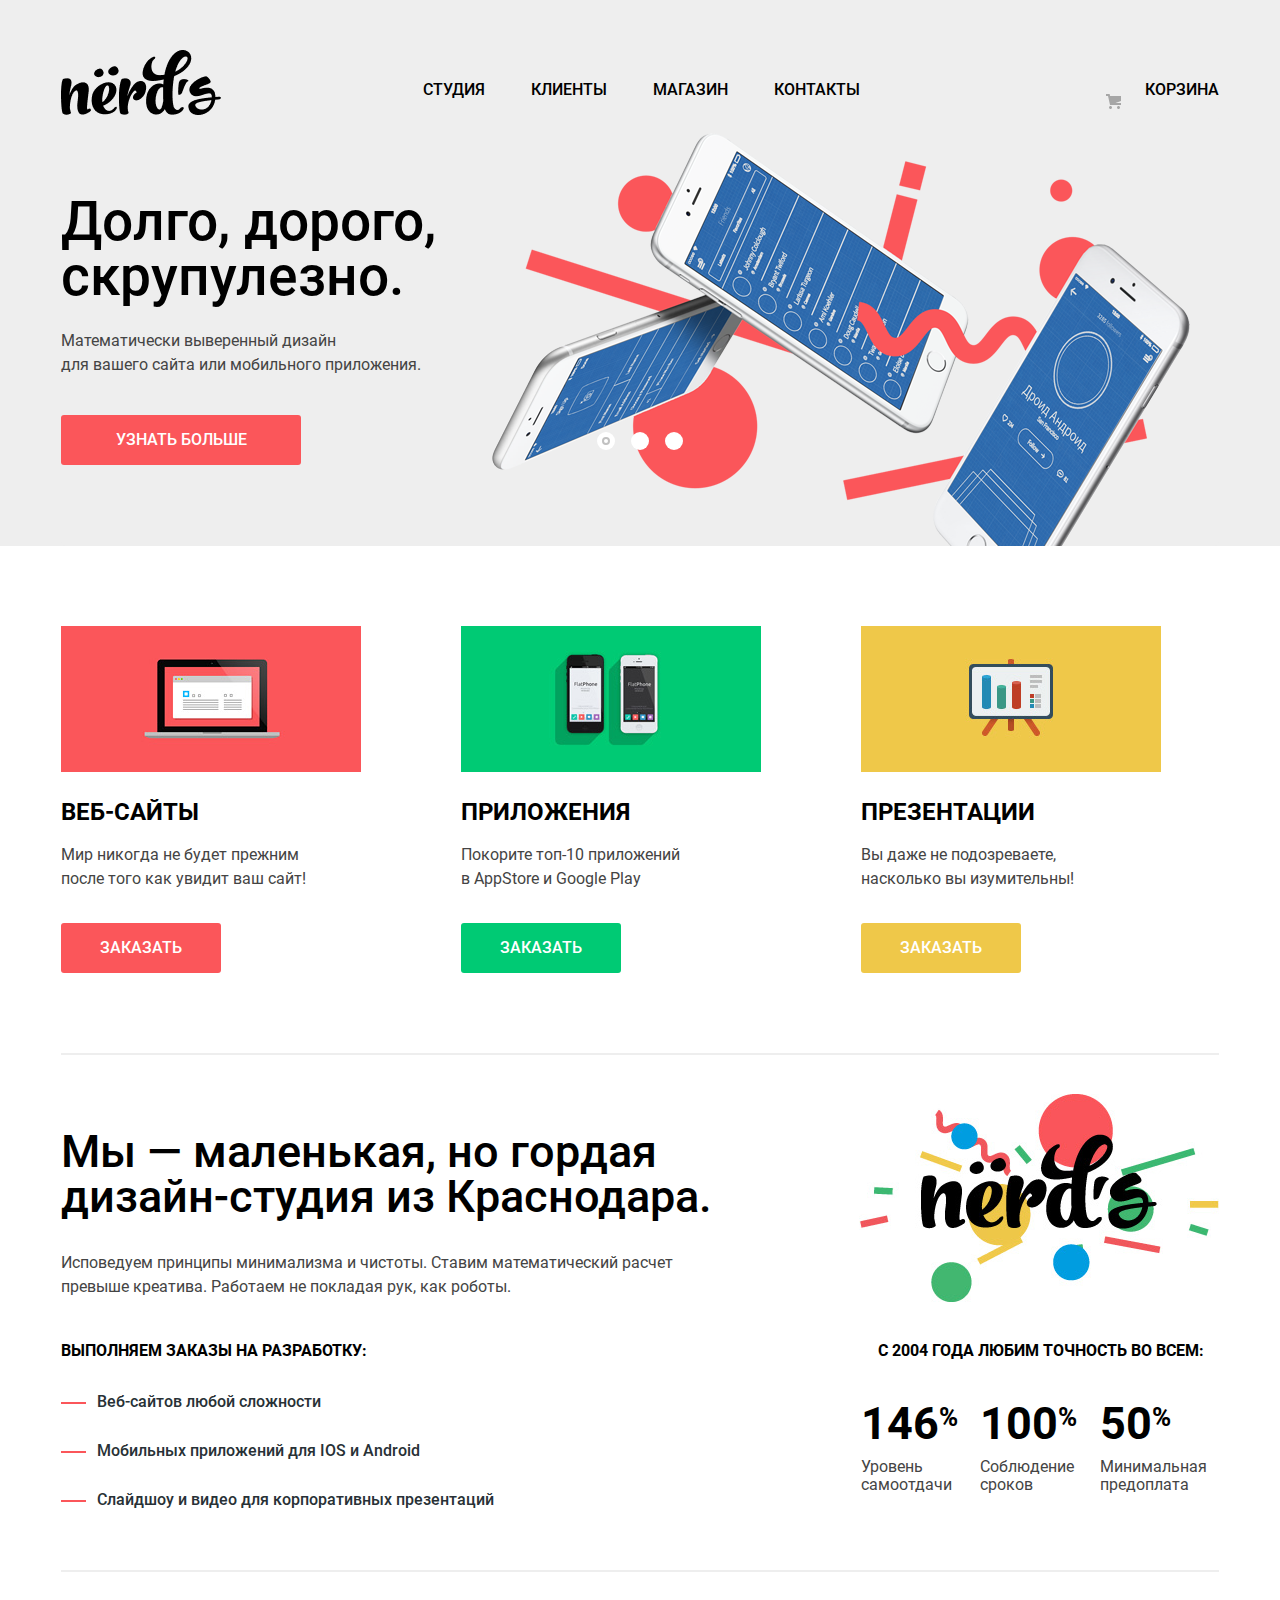
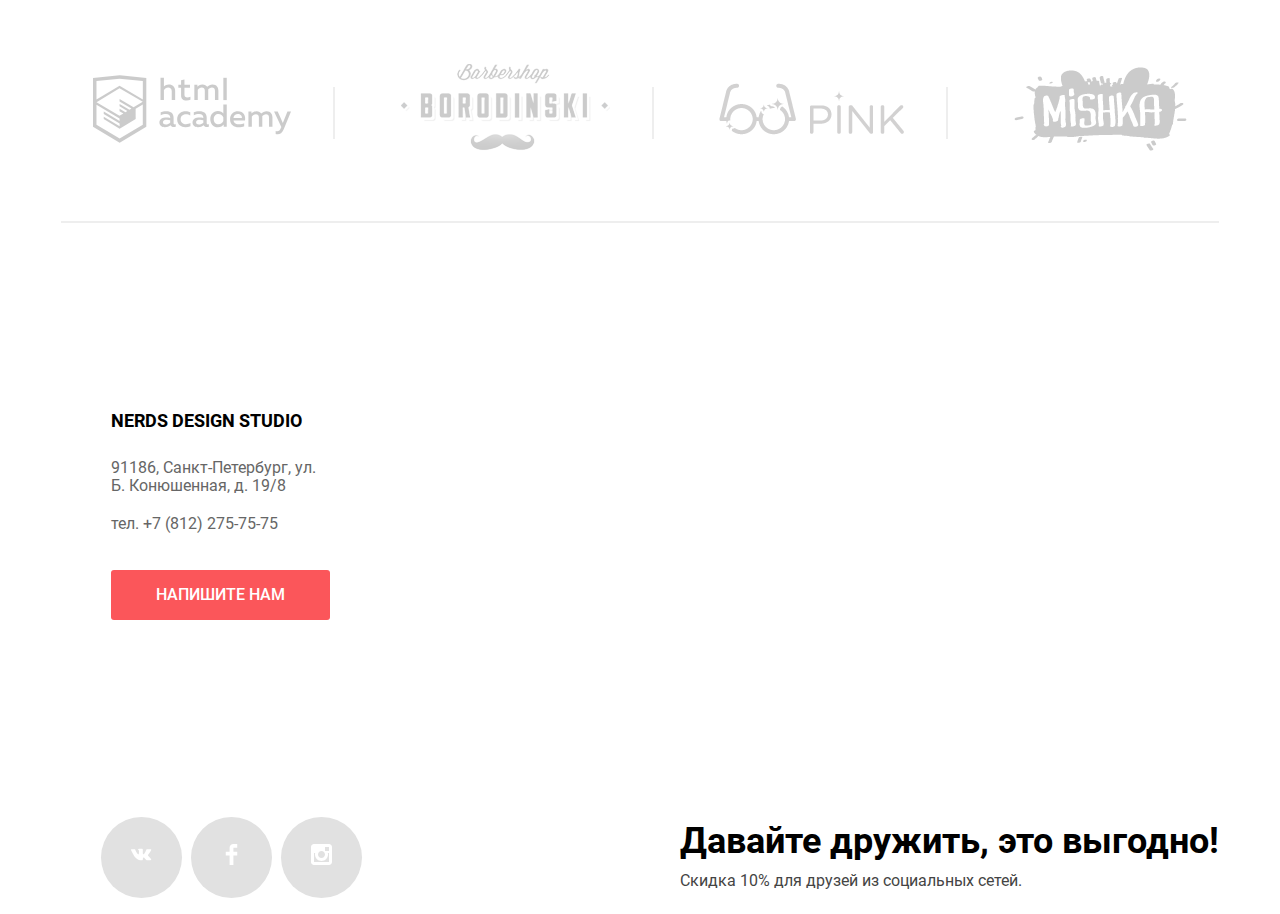
==== commit 4b42e494: "Update index.html" ====
--- a/index.html
+++ b/index.html
@@ -111,7 +111,7 @@
                         <img class="services-img" src="img/index-illustration-1.jpg" width="300" height="146"
                             alt="Веб-сайты">
                         <h3 class="services-heading">Веб-сайты</h3>
-                        <p class="text services-slogan">Мир никогда не будет прежним после того как увидит ваш сайт!</p>
+                        <p class="text services-slogan">Мир никогда не будет прежним<br>после того как увидит ваш сайт!</p>
                         <button class="button button-red" type="button">Заказать</button>
                     </div>
 
@@ -119,7 +119,7 @@
                         <img class="services-img" src="img/index-illustration-2.jpg" width="300" height="146"
                             alt="Приложения">
                         <h3 class="services-heading">Приложения</h3>
-                        <p class="text services-slogan">Покорите топ-10 приложений в AppStore и Google Play</p>
+                        <p class="text services-slogan">Покорите топ-10 приложений<br>в AppStore и Google Play</p>
                         <button class="button button-green" type="button">Заказать</button>
                     </div>
 
@@ -127,7 +127,7 @@
                         <img class="services-img" src="img/index-illustration-3.jpg" width="300" height="146"
                             alt="Презентации">
                         <h3 class="services-heading">Презентации</h3>
-                        <p class="text services-slogan">Вы даже не подозреваете, насколько вы изумительны!</p>
+                        <p class="text services-slogan">Вы даже не подозреваете,<br>насколько вы изумительны!</p>
                         <button class="button button-yellow" type="button">Заказать</button>
                     </div>
                 </div>
@@ -135,11 +135,11 @@
 
             <section class="about">
                 <div class="about-text">
-                    <h2 class="about-main-heading">Мы — маленькая, но гордая дизайн-студия из Краснодара.</h2>
+                    <h2 class="about-main-heading">Мы — маленькая, но гордая<br>дизайн-студия из Краснодара.</h2>
                     <p class="text about-slogan">Исповедуем принципы минимализма и чистоты. Ставим математический расчет
                         превыше
                         креатива. Работаем не покладая рук, как роботы.</p>
-                    <h3 class="about-subtitle">Выполняем заказы на разработку:</h3>
+                    <h3 class="about-subtitle-slogan">Выполняем заказы на разработку:</h3>
                     <ul class="about-list">
                         <li class="about-list-item">Веб-сайтов любой сложности</li>
                         <li class="about-list-item">Мобильных приложений для IOS и Android</li>
@@ -159,8 +159,8 @@
                             <td class="about-table-interest">50<sup>%</sup></td>
                         </tr>
                         <tr>
-                            <td class="about-table-text">Уровень самотдачи</td>
-                            <td class="about-table-text">Саблюдение сроков</td>
+                            <td class="about-table-text">Уровень самоoтдачи</td>
+                            <td class="about-table-text">Соблюдение сроков</td>
                             <td class="about-table-text">Минимальная предоплата</td>
                         </tr>
                     </table>
--- a/css/style.css
+++ b/css/style.css
@@ -143,8 +143,6 @@
     display: flex;
     flex-wrap: wrap;
     align-items: center;
-
-    margin-bottom: -4px;
     margin-left: 182px;
 }
 
@@ -155,11 +153,6 @@
     margin-left: auto;
 }
 
-.basket-link {
-    position: relative;
-    
-    padding-right: 0;
-}
 
 .basket-link::before {
     content: "";
@@ -172,7 +165,7 @@
     top: 34px;
     position: absolute;
     background-size: contain;
-    left: 1px;
+    left: -19px;
 }
 
 .site-navigation a, .basket-link {
@@ -180,9 +173,14 @@
     line-height: 30px;
     color: var(--сolor-black-10);
     display: block;
-    padding: 25px 20px;
-}
-
+    padding: 15px 20px 0px 20px;
+}
+
+.basket-link {
+    position: relative;
+    
+    padding-right: 0;
+}
 
 .site-navigation a:hover {
     color: var(--color-red-10);
@@ -203,6 +201,11 @@
 .basket:active {
     opacity: 0.3;
 }
+
+.main-header-logo{
+    line-height: 0;
+}
+
 
 .main-header-logo:active {
     opacity: 0.2;
@@ -226,7 +229,7 @@
 
 .button.button-large {
     min-width: 240px;
-    margin-bottom: 8px;
+
 }
 
 .button.button-green {
@@ -317,12 +320,32 @@
     font-weight: 700;
     line-height: 24px;
     font-style: normal;
+    text-align: center;
     text-transform: uppercase;
     color: var(--сolor-black-10);
     display: block;
     padding: 0;
     margin: 0;
-    margin-bottom: 31px;
+    margin-bottom: 27px;
+
+    position: relative;
+    left: 2px;
+}
+
+.about-subtitle-slogan {
+    font-size: 16px;
+    font-weight: 700;
+    line-height: 24px;
+    font-style: normal;
+   
+    text-transform: uppercase;
+    color: var(--сolor-black-10);
+    display: block;
+    padding: 0;
+    margin: 0;
+    margin-bottom: 27px;
+
+
 }
 
 .map-form-heading {
@@ -379,10 +402,7 @@
 
 }
 
-.slider-logo {
-
-    
-}
+
 .about-slogan {
     padding: 0;
     margin: 0;
@@ -406,6 +426,7 @@
     line-height: 18px;
     font-style: normal;
     color: var(--color-black-15);
+    padding-top: 10px;
 }
 
 .about-table-interest {
@@ -416,6 +437,10 @@
     color: var(--сolor-black-10);
 }
 
+.about-table td {
+    padding: 0;
+}
+
 sup {
     font-size: 26px;
     font-weight: 700;
@@ -434,6 +459,8 @@
     padding: 0;
     margin: 0;
     margin-bottom: 74px;
+    width: 360px;
+    table-layout: fixed;
 }
 
 /*services*/
@@ -444,16 +471,17 @@
 
 .services-content {
     display: grid;
-    grid-template-columns: 1fr 1fr 1fr;
+    grid-template-columns: 300px 300px 300px;
     grid-gap: 100px;
     align-items: center;
     margin-top: 80px;
-    padding-bottom: 73px;
+    padding-bottom: 80px;
     border-bottom: solid 2px var(--color-grey-10);
 }
 
 .services-item {
     width: 300px;
+    line-height: 0;
 }
 
 .services-slogan {
@@ -585,7 +613,7 @@
     display: flex;
     flex-direction: row;
     justify-content: space-between;
-    align-items: center;
+ 
     margin: 0;
     padding: 0;
     list-style: none;
@@ -594,7 +622,8 @@
 }
 
 .about-text {
-    margin-right: 149px;
+    width: 670px;
+    margin-top: 35px;
 }
 
 .slider-item {
@@ -637,7 +666,7 @@
 .about-list-item {
     list-style: none;
     position: relative;
-    padding-left: 32px;
+    padding-left: 36px;
     padding-bottom: 25px;
 }
 
@@ -868,15 +897,13 @@
     background-color: var(--color-grey-10);
     display: flex;
     align-items: center;
-    justify-content: center;
     position: relative;
     border-radius: 5px;
-    padding-top: 9px;
     margin-bottom: 80px;
 }
 
 .slider-info {
-    padding-top: 54px;
+    padding-top: 78px;
     padding-bottom: 80px;
 
 }
@@ -923,6 +950,11 @@
     background-color: var(--color-white);
     box-shadow: 0px 2px 1px rgba(0, 0, 0, 0.15);
     margin-top: -9px;
+}
+
+.slider-logo {
+    position: relative;
+    left: 22px;
 }
 
 .toggle-one {
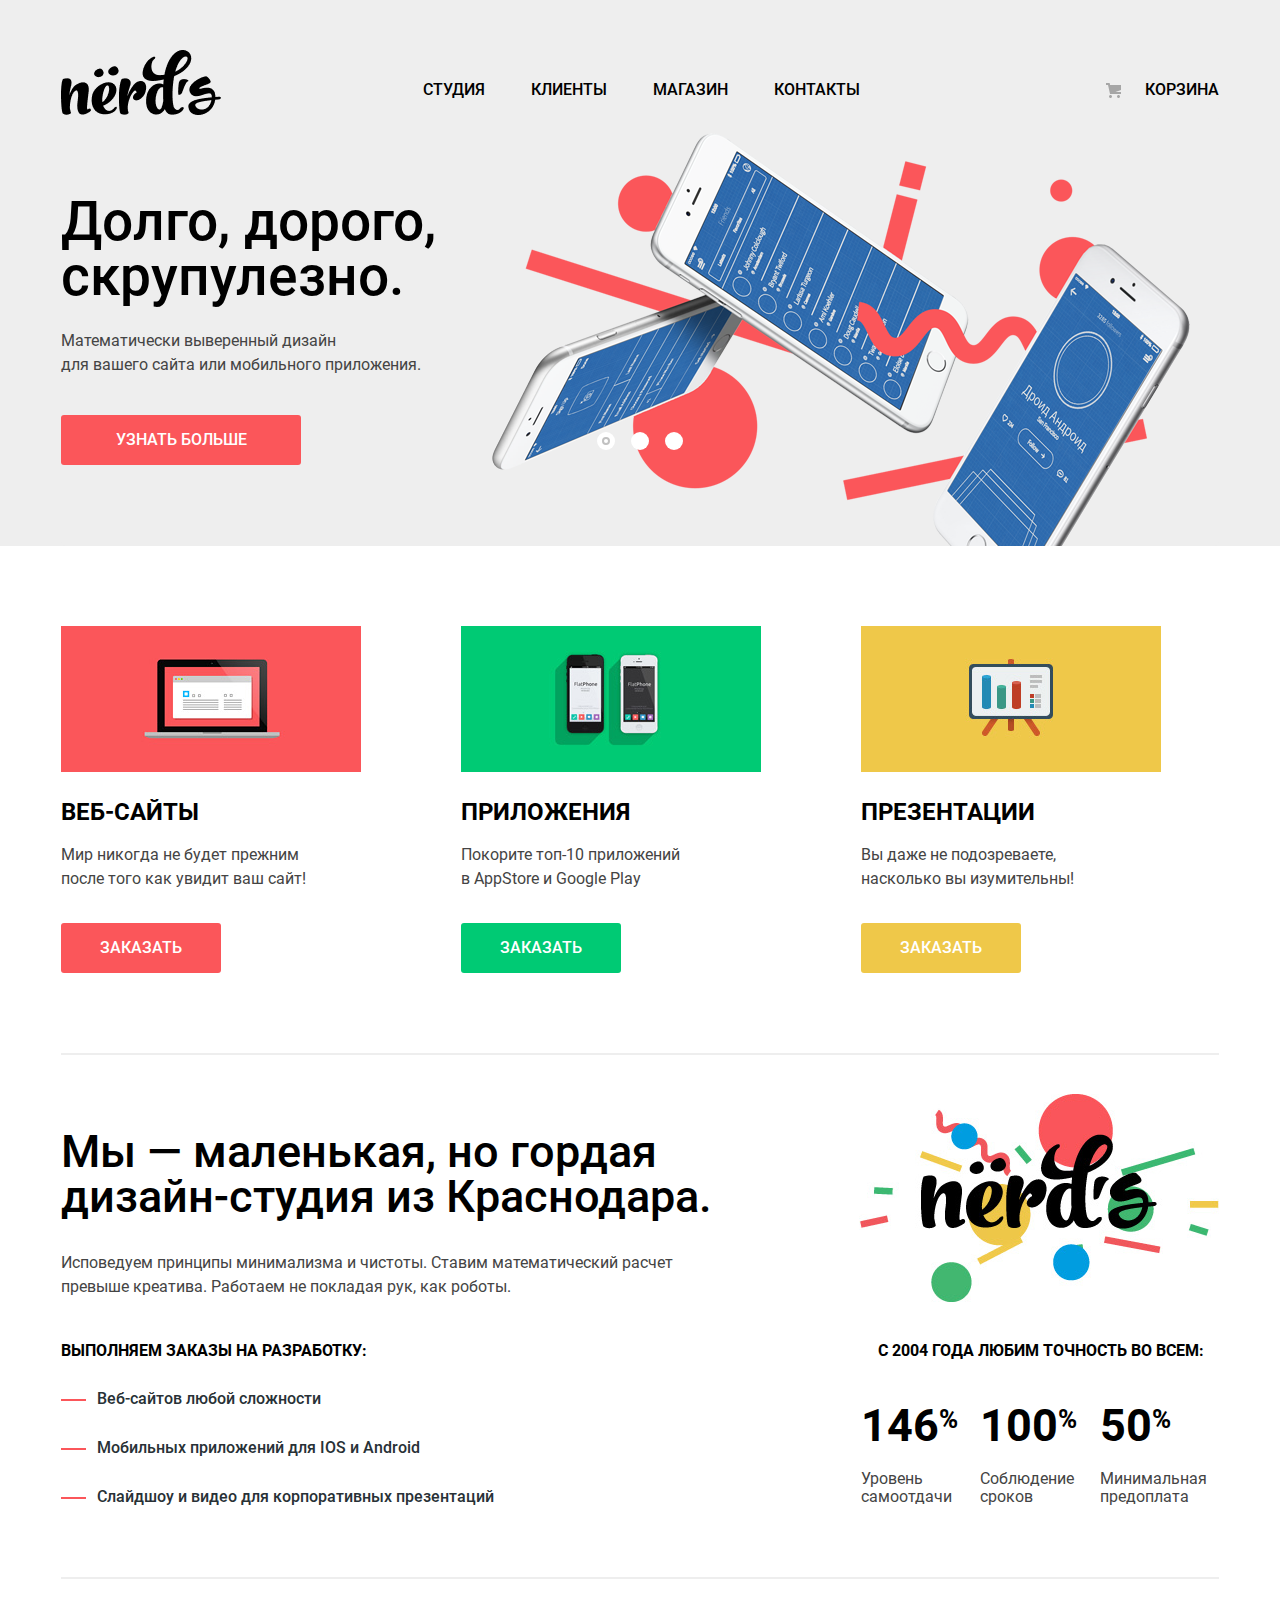
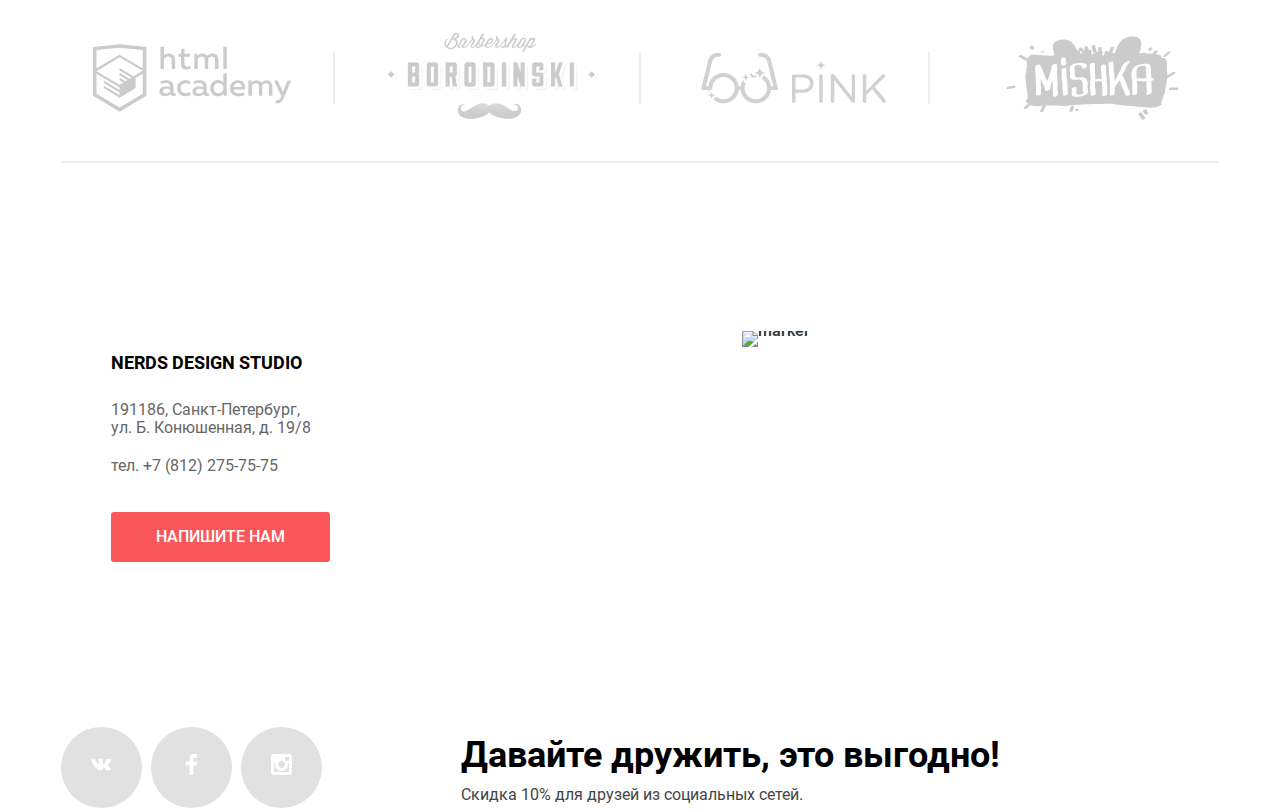
==== commit 4221e43b: "Update index.html" ====
--- a/index.html
+++ b/index.html
@@ -205,19 +205,24 @@
     <footer class="footer">
 
         <div class="map">
+
+            
+                <img class="map-marker" src="../1065789-nerds-29/img/map-marker 1.svg" height="190" width="231" alt="marker">
+            
             <div class="address-map">
                 <iframe
                     src="https://www.google.com/maps/embed?pb=!1m16!1m12!1m3!1d1998.6037872533216!2d30.32085871600612!3d59.93871648187625!2m3!1f0!2f0!3f0!3m2!1i1024!2i768!4f13.1!2m1!1zMTkxMTg2LCDQodCw0L3QutGCLdCf0LXRgtC10YDQsdGD0YDQsywg4oCp0YPQuy4g0JEuINCa0L7QvdGO0YjQtdC90L3QsNGPLCDQtC4gMTkvOOKAqeKAqdGC0LXQuy4gKzcgKDgxMikgMjc1LTc1LTc1!5e0!3m2!1sru!2sru!4v1602224122558!5m2!1sru!2sru"
                     width="100%" height="416" frameborder="0" style="border:0;" allowfullscreen="" aria-hidden="false"
                     tabindex="0"></iframe>
             </div>
+           
 
             <div class="wrapper map-wrapper">
 
                 <div class="map-form">
                     <div class="map-form-wp">
                         <h3 class="map-form-heading">Nerds design studio</h3>
-                        <span class="map-form-address">91186, Санкт-Петербург, ул. Б. Конюшенная, д. 19/8</span>
+                        <span class="map-form-address">191186, Санкт-Петербург,<br>ул. Б. Конюшенная, д. 19/8</span>
                         <a href="tel:78122757575" class="map-form-phone">тел. +7 (812) 275-75-75</a>
                         <button class="button map-form-button" type="button">Напишите нам</button>
                     </div>
--- a/css/style.css
+++ b/css/style.css
@@ -162,7 +162,7 @@
     background-repeat: no-repeat;
     background-position: 0 0;
     margin-top: 0;
-    top: 34px;
+    top: 23px;
     position: absolute;
     background-size: contain;
     left: -19px;
@@ -326,7 +326,7 @@
     display: block;
     padding: 0;
     margin: 0;
-    margin-bottom: 27px;
+    margin-bottom: 24px;
 
     position: relative;
     left: 2px;
@@ -343,7 +343,7 @@
     display: block;
     padding: 0;
     margin: 0;
-    margin-bottom: 27px;
+    margin-bottom: 24px;
 
 
 }
@@ -420,14 +420,6 @@
     color: var(--сolor-black-10);
 }
 
-.about-table-text {
-    font-size: 16px;
-    font-weight: 400;
-    line-height: 18px;
-    font-style: normal;
-    color: var(--color-black-15);
-    padding-top: 10px;
-}
 
 .about-table-interest {
     font-size: 45px;
@@ -439,7 +431,19 @@
 
 .about-table td {
     padding: 0;
-}
+    position: relative;
+    bottom: -5px;
+}
+
+td.about-table-text {
+    font-size: 16px;
+    font-weight: 400;
+    line-height: 18px;
+    font-style: normal;
+    color: var(--color-black-15);
+    padding-top: 10px;
+}
+
 
 sup {
     font-size: 26px;
@@ -461,6 +465,7 @@
     margin-bottom: 74px;
     width: 360px;
     table-layout: fixed;
+   
 }
 
 /*services*/
@@ -497,19 +502,33 @@
 
 .companies-site {
     display: flex;
-    justify-content: space-between;
     align-items: center;
     list-style: none;
-    padding-top: 46px;
-    padding-bottom: 44px;
+    padding-top: 54px;
+    padding-bottom: 38px;
     padding-right: 32px;
     padding-left: 32px;
     position: relative;
+    margin: 0;
 }
 
 .companies-site-item {
     position: relative;
-}
+    line-height: 0;
+}
+
+.companies-site-item:nth-child(2) {
+    margin-left: 97px;
+}
+.companies-site-item:nth-child(3) {
+    margin-left: 104px;
+
+}
+.companies-site-item:nth-child(4) {
+    margin-left: 120px;
+
+}
+
 
 .companies-site-item::after {
     content: "";
@@ -545,6 +564,8 @@
     flex-wrap: wrap;
     list-style: none;
     cursor: pointer;
+    margin: 0;
+    padding: 0;
 }
 
 .social-item {
@@ -557,6 +578,7 @@
     background-color: var(--color-grey-20);
     border-radius: 50%;
     margin-right: 9px;
+
 }
 
 .social-item-link {
@@ -576,13 +598,14 @@
 .footer-bottom {
     display: flex;
     flex-direction: row;
-    justify-content: space-between;
-    align-items: center;
-    margin-top: 75px;
+    align-items: center;
+    margin-top: 68px;
 }
 
 .map {
     position: relative;
+    line-height: 0;
+    top: 5px;
 }
 
 .map-form {
@@ -594,12 +617,15 @@
     width: 319px;
     height: 308px;
     background-color: var(--color-white);
-    margin-top: 54px;
+    margin-top: 53px;
 }
 
 .map-form-wp {
     padding: 49px 76px 47px 50px;
-}
+    position: absolute;
+    bottom: 55px;
+}
+
 
 .map-wrapper {
     position: absolute;
@@ -613,11 +639,9 @@
     display: flex;
     flex-direction: row;
     justify-content: space-between;
- 
     margin: 0;
     padding: 0;
     list-style: none;
-    margin-bottom: 46px;
     border-bottom: solid 2px var(--color-grey-10);
 }
 
@@ -661,6 +685,7 @@
 
 .about-list {
     padding: 0;
+    margin: 0;
 }
 
 .about-list-item {
@@ -1388,4 +1413,18 @@
     border: 2px solid #000000;
     box-sizing: border-box;
     border-radius: 3px;
-}+}
+
+.footer-text {
+    margin-left: 130px;
+    position: relative;
+    bottom: -4px;
+}
+
+.map-marker {
+    position: absolute;
+    display: block;
+    top: 20%;
+    left: 58%;
+    line-height: 0;
+}
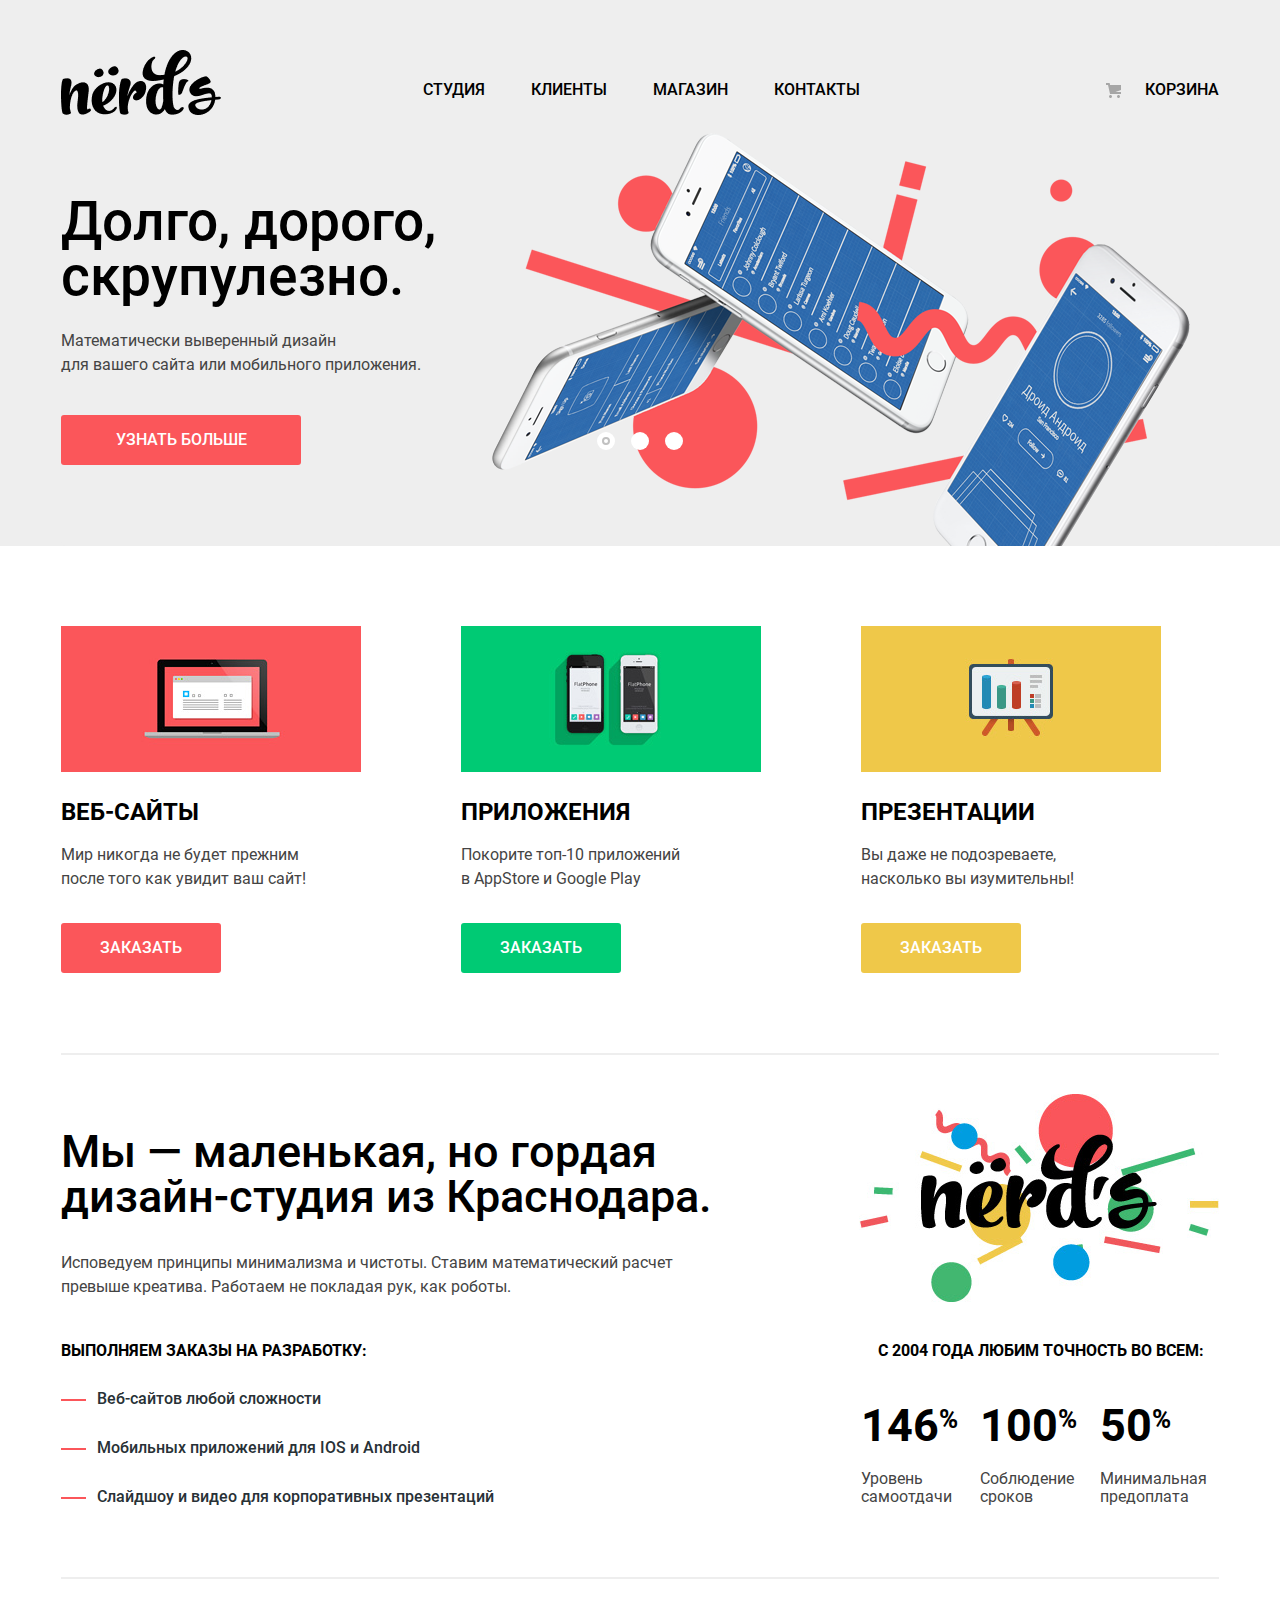
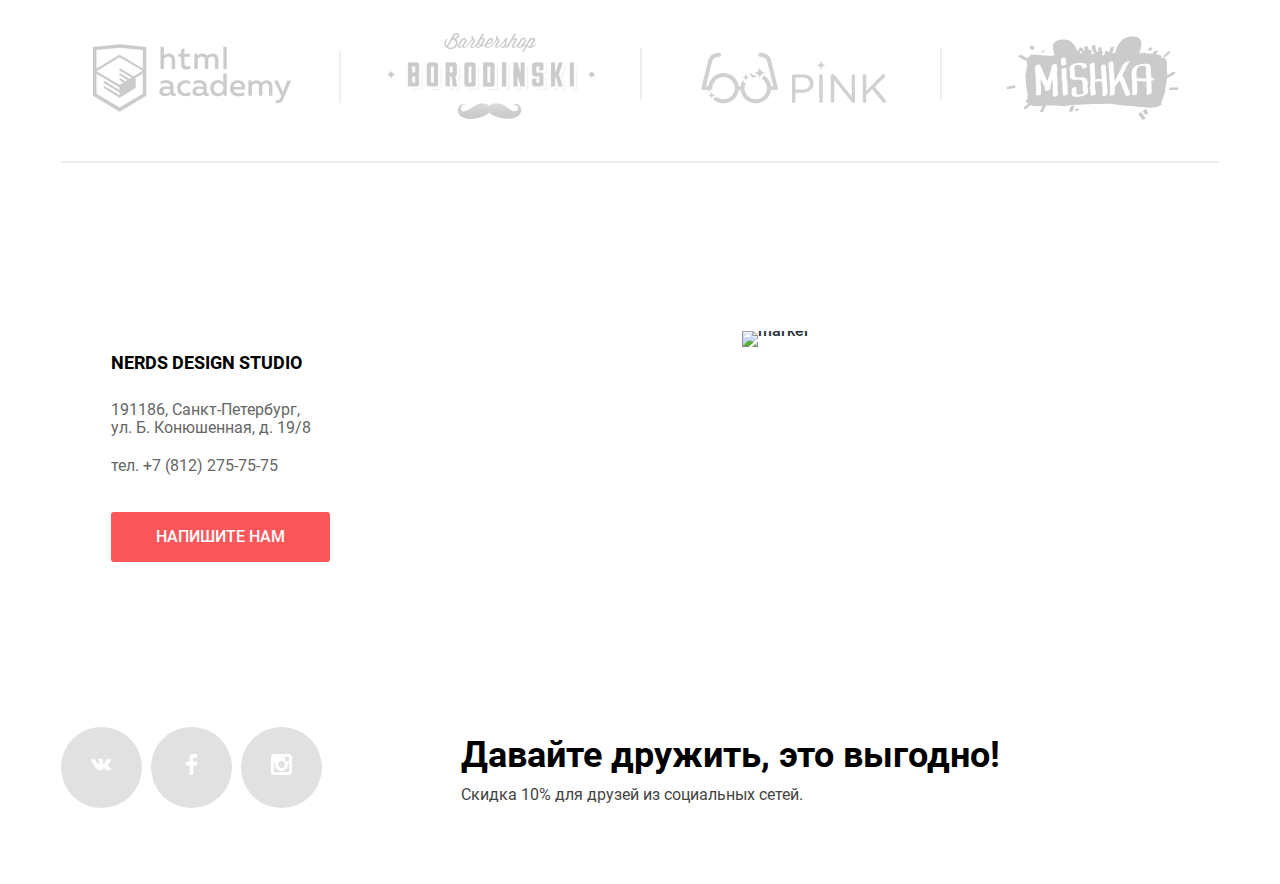
==== commit be8d5791: "Update index.html" ====
--- a/index.html
+++ b/index.html
@@ -76,7 +76,7 @@
 
                     <div class="slider-item slider-item-three">
                         <div class="slider-info ">
-                            <span class="slider-heading">Только ночь,<br>
+                            <span class="slider-heading slider-heading-three">Только ночь,<br>
                                 только хардкор</span>
                             <p class="text slider-slogan">Работать днем, как все? Мы против этого. Ближе к полуночи
                                 работа
@@ -207,7 +207,7 @@
         <div class="map">
 
             
-                <img class="map-marker" src="../1065789-nerds-29/img/map-marker 1.svg" height="190" width="231" alt="marker">
+                <img class="map-marker" src="../1065789-nerds-29/img/map-marker-1.svg" height="190" width="231" alt="marker">
             
             <div class="address-map">
                 <iframe
--- a/css/style.css
+++ b/css/style.css
@@ -132,7 +132,7 @@
     text-transform: uppercase;
     display: flex;
 }
- 
+
 .site-navigation {
     font-size: 16px;
     line-height: 30px;
@@ -146,13 +146,11 @@
     margin-left: 182px;
 }
 
-
 .basket {
     display: flex;
     align-items: center;
     margin-left: auto;
 }
-
 
 .basket-link::before {
     content: "";
@@ -178,7 +176,6 @@
 
 .basket-link {
     position: relative;
-    
     padding-right: 0;
 }
 
@@ -202,10 +199,9 @@
     opacity: 0.3;
 }
 
-.main-header-logo{
+.main-header-logo {
     line-height: 0;
 }
-
 
 .main-header-logo:active {
     opacity: 0.2;
@@ -229,7 +225,6 @@
 
 .button.button-large {
     min-width: 240px;
-
 }
 
 .button.button-green {
@@ -291,6 +286,10 @@
     display: block;
 }
 
+.slider-heading-three {
+    width: 500px;
+}
+
 .services-heading {
     font-size: 24px;
     font-weight: 700;
@@ -327,7 +326,6 @@
     padding: 0;
     margin: 0;
     margin-bottom: 24px;
-
     position: relative;
     left: 2px;
 }
@@ -337,15 +335,12 @@
     font-weight: 700;
     line-height: 24px;
     font-style: normal;
-   
     text-transform: uppercase;
     color: var(--сolor-black-10);
     display: block;
     padding: 0;
     margin: 0;
     margin-bottom: 24px;
-
-
 }
 
 .map-form-heading {
@@ -399,9 +394,7 @@
 
 .slider-slogan {
     margin-bottom: 38px;
-
-}
-
+}
 
 .about-slogan {
     padding: 0;
@@ -420,7 +413,6 @@
     color: var(--сolor-black-10);
 }
 
-
 .about-table-interest {
     font-size: 45px;
     font-weight: 700;
@@ -444,7 +436,6 @@
     padding-top: 10px;
 }
 
-
 sup {
     font-size: 26px;
     font-weight: 700;
@@ -465,7 +456,6 @@
     margin-bottom: 74px;
     width: 360px;
     table-layout: fixed;
-   
 }
 
 /*services*/
@@ -506,7 +496,6 @@
     list-style: none;
     padding-top: 54px;
     padding-bottom: 38px;
-    padding-right: 32px;
     padding-left: 32px;
     position: relative;
     margin: 0;
@@ -520,15 +509,14 @@
 .companies-site-item:nth-child(2) {
     margin-left: 97px;
 }
+
 .companies-site-item:nth-child(3) {
     margin-left: 104px;
-
-}
+}
+
 .companies-site-item:nth-child(4) {
     margin-left: 120px;
-
-}
-
+}
 
 .companies-site-item::after {
     content: "";
@@ -536,9 +524,21 @@
     width: 2px;
     height: 52px;
     background-color: var(--color-grey-10);
-    right: -44px;
-    top: 50%;
-    margin-top: -26px;
+}
+
+.companies-site-item:nth-child(1)::after {
+    top: 7px;
+    right: -50px;
+}
+
+.companies-site-item:nth-child(2)::after {
+    top: 15px;
+    right: -45px;
+}
+
+.companies-site-item:nth-child(3)::after {
+    top: -4px;
+    right: -56px;
 }
 
 .companies-site-item:last-child::after {
@@ -578,11 +578,10 @@
     background-color: var(--color-grey-20);
     border-radius: 50%;
     margin-right: 9px;
-
 }
 
 .social-item-link {
-   padding: 30px;
+    padding: 30px;
 }
 
 .social-item:hover {
@@ -600,6 +599,7 @@
     flex-direction: row;
     align-items: center;
     margin-top: 68px;
+    margin-bottom: 76px;
 }
 
 .map {
@@ -625,7 +625,6 @@
     position: absolute;
     bottom: 55px;
 }
-
 
 .map-wrapper {
     position: absolute;
@@ -725,7 +724,9 @@
     border-radius: 3px;
     width: 260px;
     height: 50px;
-    cursor: pointer
+    cursor: pointer;
+    padding: 0;
+    margin-top: 31px;
 }
 
 .filter-button:hover {
@@ -739,6 +740,10 @@
     border-radius: 3px;
 }
 
+.button-price {
+    width: 200px;
+}
+
 .button-price:hover {
     background-color: var(--color-red-15);
     border-radius: 3px;
@@ -780,7 +785,10 @@
     color: var(--сolor-black-10);
     margin: 0;
     padding: 0;
-    margin-left: 270px;
+    margin-left: 260px;
+    position: relative;
+    top: 7px;
+    left: 5px;
 }
 
 .catalog-filter-sort-item {
@@ -854,8 +862,9 @@
     list-style: none;
     margin: 0;
     padding: 0;
-    margin-bottom: 60px;
-    margin-top: 55px;
+    margin-bottom: 56px;
+    margin-top: 58px;
+    margin-left: 3px;
 }
 
 .pagination-item {
@@ -888,7 +897,6 @@
     border-radius: 3px;
 }
 
-
 .pagination-link {
     width: 100%;
     height: 100%;
@@ -903,7 +911,6 @@
 }
 
 .pagination-active {
-    
     background-color: var(--color-white);
     border: solid 3px var(--color-grey-10);
     box-sizing: border-box;
@@ -930,8 +937,8 @@
 .slider-info {
     padding-top: 78px;
     padding-bottom: 80px;
-
-}
+}
+
 .slider-item-active {
     display: flex;
 }
@@ -975,6 +982,7 @@
     background-color: var(--color-white);
     box-shadow: 0px 2px 1px rgba(0, 0, 0, 0.15);
     margin-top: -9px;
+    cursor: pointer;
 }
 
 .slider-logo {
@@ -1014,6 +1022,9 @@
     font-size: 16px;
     line-height: 22px;
     text-align: center;
+    margin-left: 10px;
+    padding: 0;
+    vertical-align: middle;
 }
 
 .price {
@@ -1022,7 +1033,10 @@
     font-weight: 400;
     font-style: normal;
     text-transform: uppercase;
-    padding-right: 33px;
+}
+
+.price+.price {
+    margin-left: 26px;
 }
 
 fieldset {
@@ -1033,12 +1047,14 @@
 
 .filter-price {
     padding: 0;
+    margin: 0;
     padding-bottom: 54px;
 }
 
 .filter-grid {
     padding: 0;
-    padding-bottom: 46px;
+    margin: 0;
+    padding-bottom: 30px;
 }
 
 .filter-heading {
@@ -1048,7 +1064,11 @@
     font-style: normal;
     color: var(--сolor-black-10);
     text-transform: uppercase;
-    padding-bottom: 13px;
+    padding-bottom: 15px;
+}
+
+.filter-heading-features {
+    padding-bottom: 12px;
 }
 
 .info-heading {
@@ -1060,7 +1080,8 @@
     color: var(--сolor-black-10);
     margin: 0;
     padding-bottom: 12px;
-    padding-top: 26px;
+    padding-top: 29px;
+    padding-left: 7px;
 }
 
 .info-heading:hover {
@@ -1087,7 +1108,7 @@
 }
 
 .radio-button-input {
-    display: none;
+    
 }
 
 .radio-button-label {
@@ -1134,7 +1155,7 @@
     opacity: 1;
 }
 
-.radio-button.disabled {
+.radio-button-input:disabled+.radio-button-label {
     opacity: 0.3;
 }
 
@@ -1142,15 +1163,12 @@
 
 .checkbox-button {
     display: flex;
-    margin-bottom: 17px;
-    margin: 0;
-    padding: 0;
-    padding-bottom: 25px;
-}
-
-.checkbox-button-input {
-    display: none;
-}
+    margin: 0;
+    padding: 0;
+    padding-bottom: 16px;
+}
+
+.checkbox-button-input {}
 
 .checkbox-button-label {
     display: flex;
@@ -1161,11 +1179,11 @@
     cursor: pointer;
 }
 
-.checkbox-button-label::after {
+.checkbox-button-label::after, .checkbox-button-label:focus::after {
     content: "";
     position: absolute;
     background-image: url(../img/square.svg);
-    left: 8px;
+    left: 0px;
     top: 0px;
     width: 27px;
     height: 23px;
@@ -1177,9 +1195,10 @@
     opacity: 1;
 }
 
-.checkbox-button.disabled {
+.checkbox-button-input:disabled+.checkbox-button-label {
     opacity: 0.3;
 }
+
 
 .checkbox-button-input:checked+.checkbox-button-label::after {
     background-image: url(../img/checkbox-on.svg);
@@ -1193,9 +1212,8 @@
     display: flex;
     flex-flow: column wrap;
     padding: 0;
-}
-
-
+    margin: 0;
+}
 
 .catalog {
     display: grid;
@@ -1210,7 +1228,7 @@
     font-style: normal;
     color: var(--сolor-black-10);
     background-color: var(--color-grey-10);
-    padding-top: 87px;
+    padding-top: 78px;
     padding-bottom: 108px;
     margin: 0;
     text-align: center;
@@ -1242,7 +1260,6 @@
 .catalog-item:hover .catalog-item-info {
     opacity: 1;
 }
-
 
 .catalog-item:hover {
     box-shadow: 0px 4px 4px rgba(0, 0, 0, 0.25);
@@ -1257,7 +1274,16 @@
     border-radius: 0 0 5px 5px;
     display: block;
 }
+
 /*sort-direction-container*/
+
+.sort-direction-container {
+    margin: 0;
+    padding: 0;
+    position: relative;
+    left: 11px;
+    top: 1px;
+}
 
 .sort-direction-button {
     border: 0;
@@ -1427,4 +1453,4 @@
     top: 20%;
     left: 58%;
     line-height: 0;
-}
+}